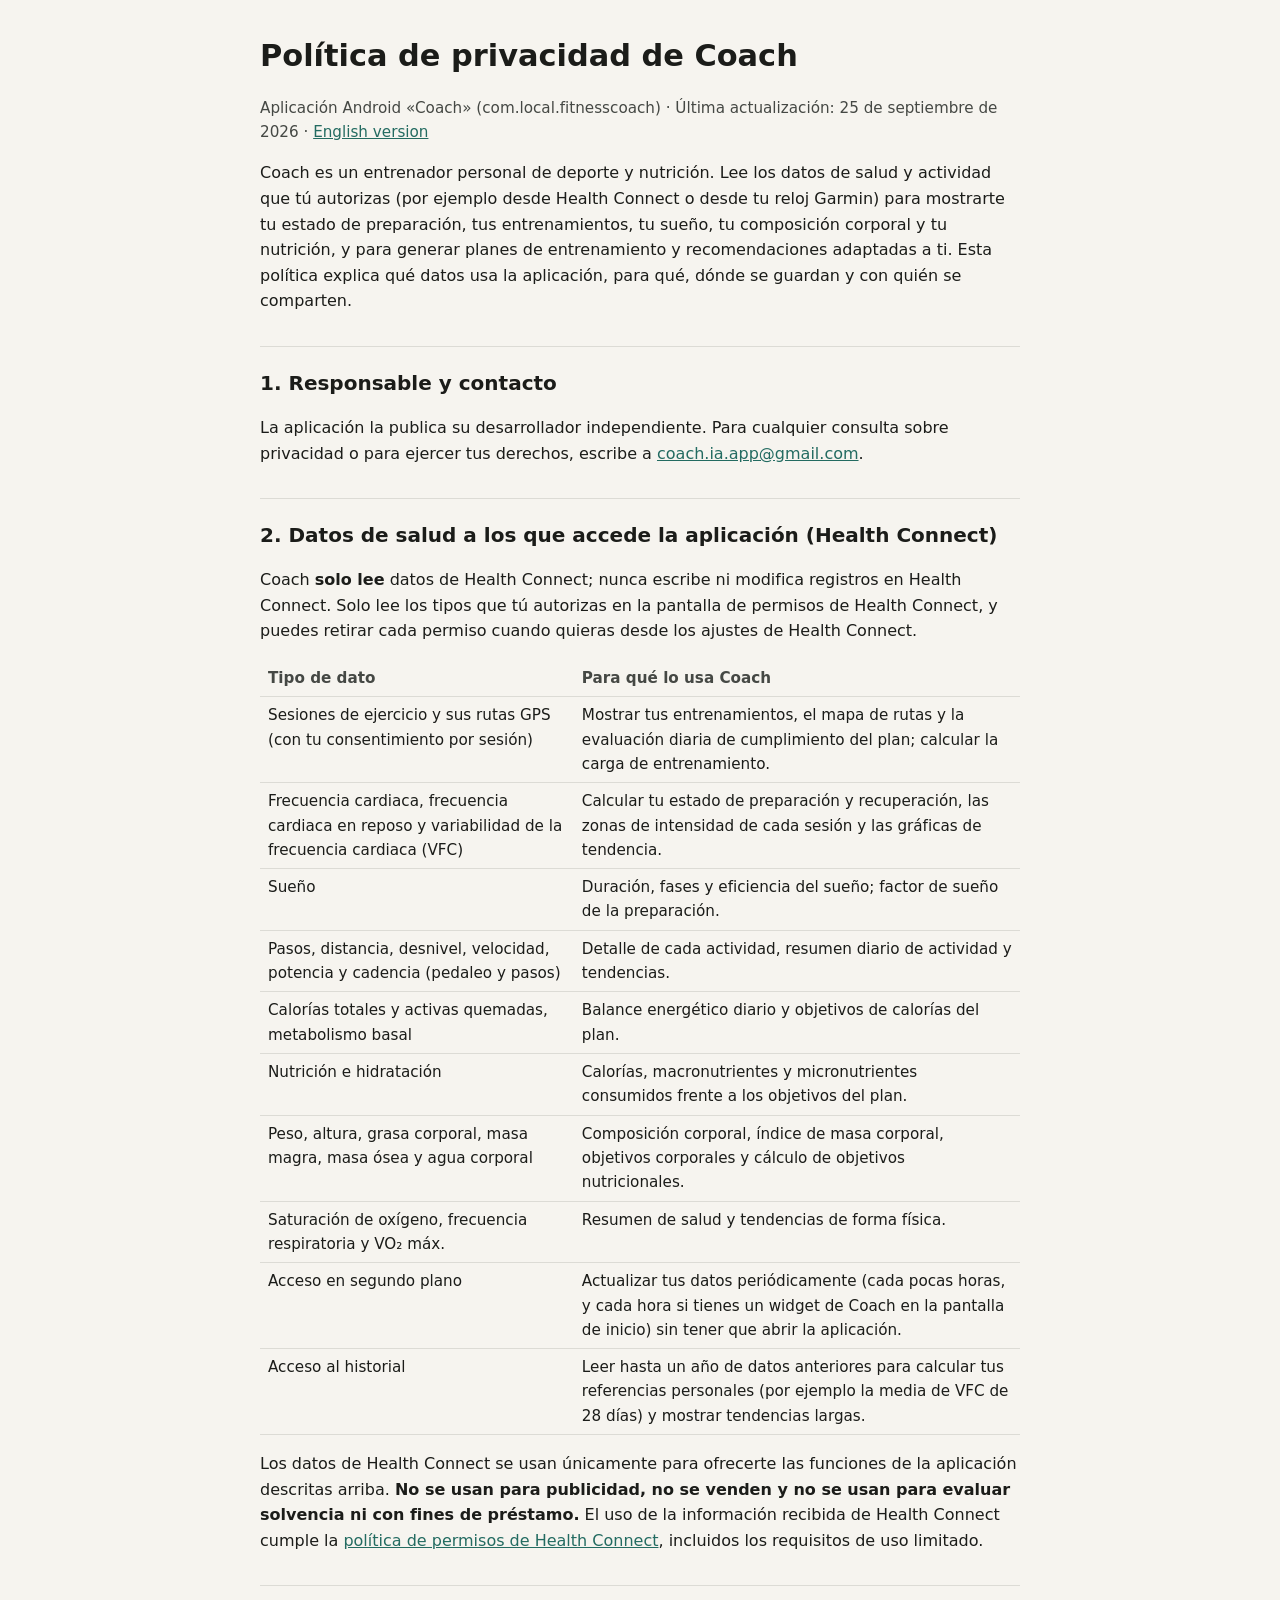
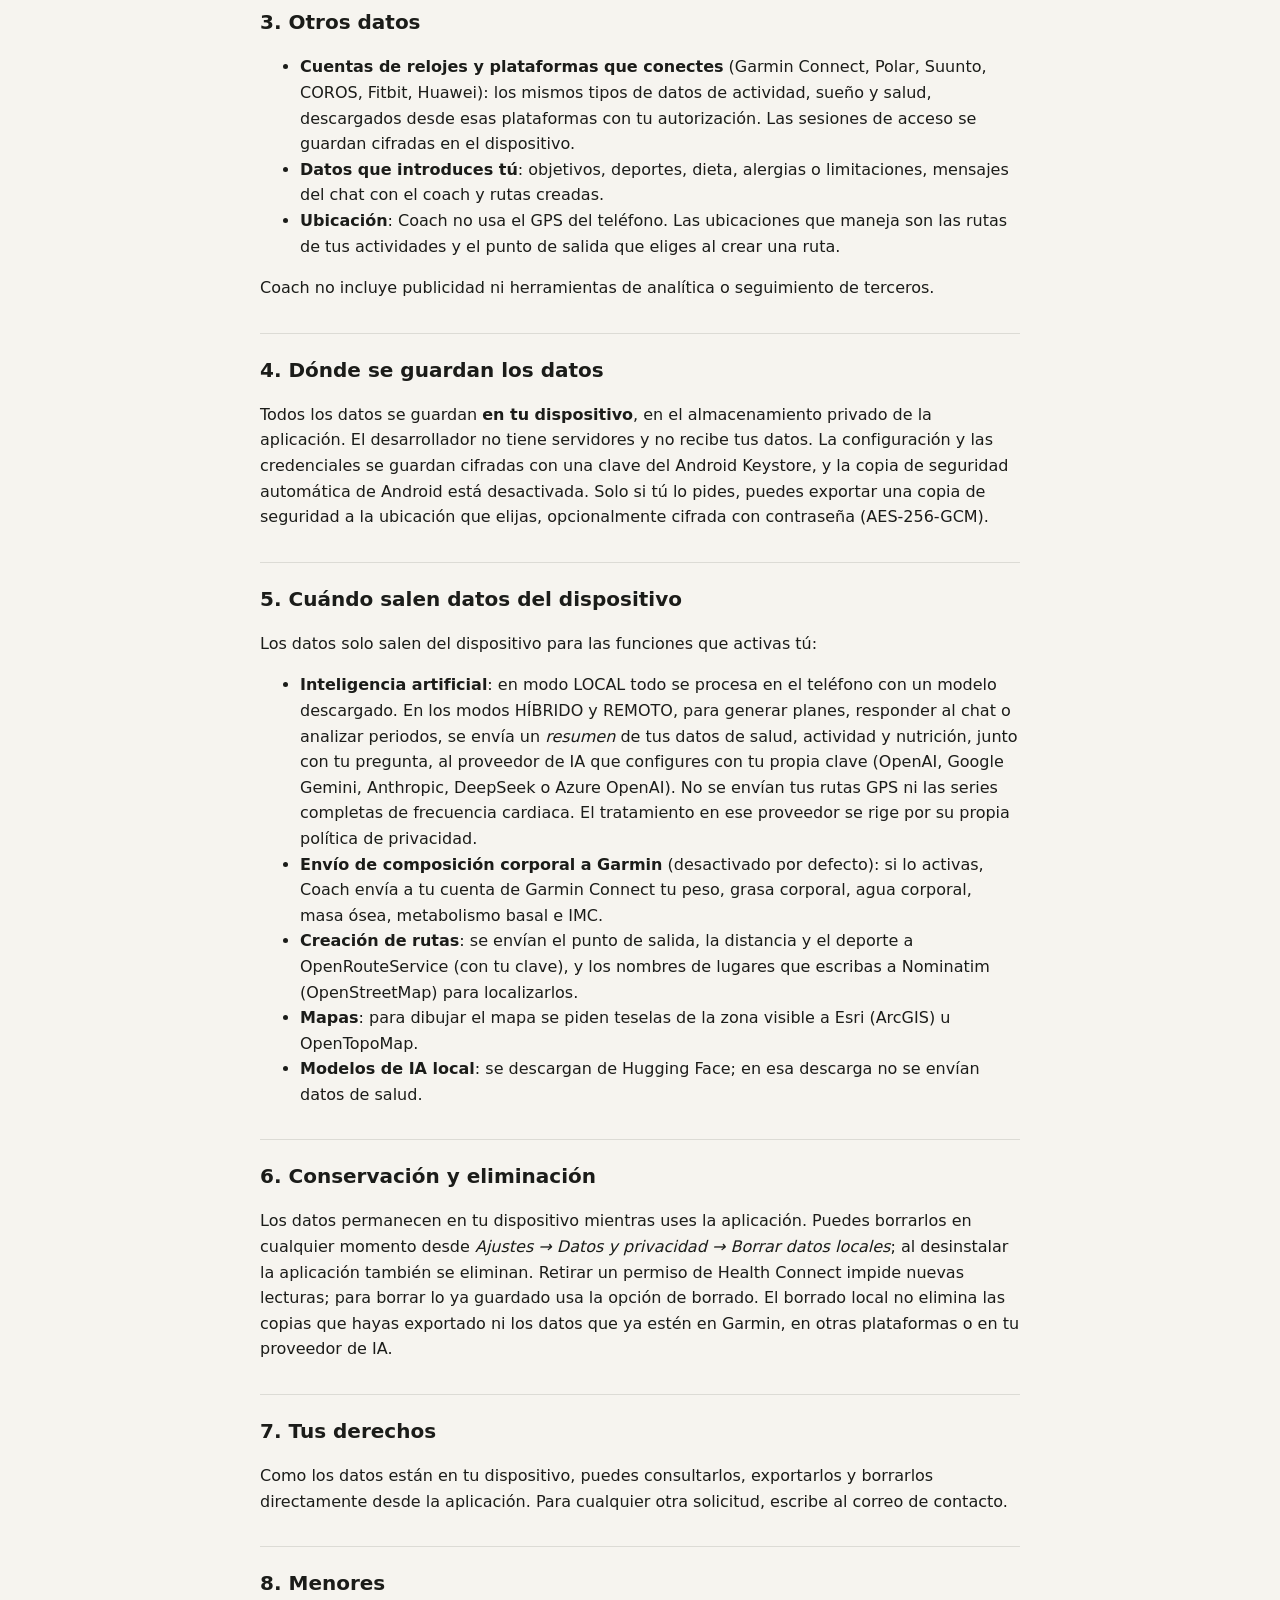
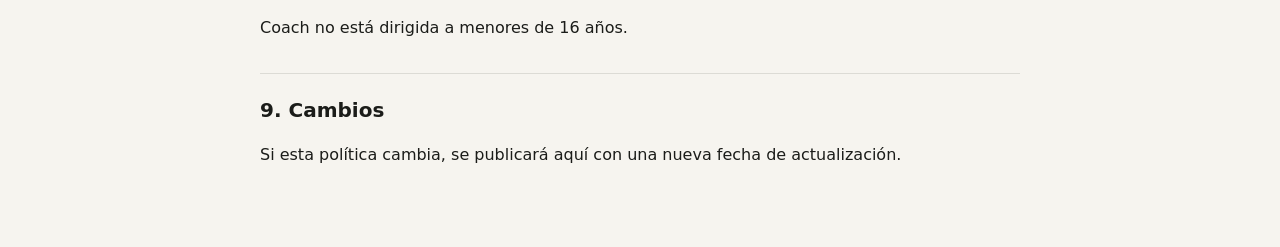
==== index.html @ fd7160ef "Política de privacidad de Coach (es/en)" ====
<!doctype html>
<html lang="es">
<head>
<meta charset="utf-8">
<meta name="viewport" content="width=device-width, initial-scale=1">
<title>Coach · Política de privacidad</title>
<link rel="stylesheet" href="style.css">
</head>
<body>
<main>
<h1>Política de privacidad de Coach</h1>
<p class="meta">Aplicación Android «Coach» (com.local.fitnesscoach) · Última actualización: 25 de septiembre de 2026 · <a href="en.html">English version</a></p>

<p>Coach es un entrenador personal de deporte y nutrición. Lee los datos de salud y actividad que tú autorizas (por ejemplo desde Health Connect o desde tu reloj Garmin) para mostrarte tu estado de preparación, tus entrenamientos, tu sueño, tu composición corporal y tu nutrición, y para generar planes de entrenamiento y recomendaciones adaptadas a ti. Esta política explica qué datos usa la aplicación, para qué, dónde se guardan y con quién se comparten.</p>

<h2>1. Responsable y contacto</h2>
<p>La aplicación la publica su desarrollador independiente. Para cualquier consulta sobre privacidad o para ejercer tus derechos, escribe a <a href="mailto:coach.ia.app@gmail.com">coach.ia.app@gmail.com</a>.</p>

<h2>2. Datos de salud a los que accede la aplicación (Health Connect)</h2>
<p>Coach <strong>solo lee</strong> datos de Health Connect; nunca escribe ni modifica registros en Health Connect. Solo lee los tipos que tú autorizas en la pantalla de permisos de Health Connect, y puedes retirar cada permiso cuando quieras desde los ajustes de Health Connect.</p>
<table>
<tr><th>Tipo de dato</th><th>Para qué lo usa Coach</th></tr>
<tr><td>Sesiones de ejercicio y sus rutas GPS (con tu consentimiento por sesión)</td><td>Mostrar tus entrenamientos, el mapa de rutas y la evaluación diaria de cumplimiento del plan; calcular la carga de entrenamiento.</td></tr>
<tr><td>Frecuencia cardiaca, frecuencia cardiaca en reposo y variabilidad de la frecuencia cardiaca (VFC)</td><td>Calcular tu estado de preparación y recuperación, las zonas de intensidad de cada sesión y las gráficas de tendencia.</td></tr>
<tr><td>Sueño</td><td>Duración, fases y eficiencia del sueño; factor de sueño de la preparación.</td></tr>
<tr><td>Pasos, distancia, desnivel, velocidad, potencia y cadencia (pedaleo y pasos)</td><td>Detalle de cada actividad, resumen diario de actividad y tendencias.</td></tr>
<tr><td>Calorías totales y activas quemadas, metabolismo basal</td><td>Balance energético diario y objetivos de calorías del plan.</td></tr>
<tr><td>Nutrición e hidratación</td><td>Calorías, macronutrientes y micronutrientes consumidos frente a los objetivos del plan.</td></tr>
<tr><td>Peso, altura, grasa corporal, masa magra, masa ósea y agua corporal</td><td>Composición corporal, índice de masa corporal, objetivos corporales y cálculo de objetivos nutricionales.</td></tr>
<tr><td>Saturación de oxígeno, frecuencia respiratoria y VO₂ máx.</td><td>Resumen de salud y tendencias de forma física.</td></tr>
<tr><td>Acceso en segundo plano</td><td>Actualizar tus datos periódicamente (cada pocas horas, y cada hora si tienes un widget de Coach en la pantalla de inicio) sin tener que abrir la aplicación.</td></tr>
<tr><td>Acceso al historial</td><td>Leer hasta un año de datos anteriores para calcular tus referencias personales (por ejemplo la media de VFC de 28 días) y mostrar tendencias largas.</td></tr>
</table>
<p>Los datos de Health Connect se usan únicamente para ofrecerte las funciones de la aplicación descritas arriba. <strong>No se usan para publicidad, no se venden y no se usan para evaluar solvencia ni con fines de préstamo.</strong> El uso de la información recibida de Health Connect cumple la <a href="https://support.google.com/googleplay/android-developer/answer/12991134">política de permisos de Health Connect</a>, incluidos los requisitos de uso limitado.</p>

<h2>3. Otros datos</h2>
<ul>
<li><strong>Cuentas de relojes y plataformas que conectes</strong> (Garmin Connect, Polar, Suunto, COROS, Fitbit, Huawei): los mismos tipos de datos de actividad, sueño y salud, descargados desde esas plataformas con tu autorización. Las sesiones de acceso se guardan cifradas en el dispositivo.</li>
<li><strong>Datos que introduces tú</strong>: objetivos, deportes, dieta, alergias o limitaciones, mensajes del chat con el coach y rutas creadas.</li>
<li><strong>Ubicación</strong>: Coach no usa el GPS del teléfono. Las ubicaciones que maneja son las rutas de tus actividades y el punto de salida que eliges al crear una ruta.</li>
</ul>
<p>Coach no incluye publicidad ni herramientas de analítica o seguimiento de terceros.</p>

<h2>4. Dónde se guardan los datos</h2>
<p>Todos los datos se guardan <strong>en tu dispositivo</strong>, en el almacenamiento privado de la aplicación. El desarrollador no tiene servidores y no recibe tus datos. La configuración y las credenciales se guardan cifradas con una clave del Android Keystore, y la copia de seguridad automática de Android está desactivada. Solo si tú lo pides, puedes exportar una copia de seguridad a la ubicación que elijas, opcionalmente cifrada con contraseña (AES-256-GCM).</p>

<h2>5. Cuándo salen datos del dispositivo</h2>
<p>Los datos solo salen del dispositivo para las funciones que activas tú:</p>
<ul>
<li><strong>Inteligencia artificial</strong>: en modo LOCAL todo se procesa en el teléfono con un modelo descargado. En los modos HÍBRIDO y REMOTO, para generar planes, responder al chat o analizar periodos, se envía un <em>resumen</em> de tus datos de salud, actividad y nutrición, junto con tu pregunta, al proveedor de IA que configures con tu propia clave (OpenAI, Google Gemini, Anthropic, DeepSeek o Azure OpenAI). No se envían tus rutas GPS ni las series completas de frecuencia cardiaca. El tratamiento en ese proveedor se rige por su propia política de privacidad.</li>
<li><strong>Envío de composición corporal a Garmin</strong> (desactivado por defecto): si lo activas, Coach envía a tu cuenta de Garmin Connect tu peso, grasa corporal, agua corporal, masa ósea, metabolismo basal e IMC.</li>
<li><strong>Creación de rutas</strong>: se envían el punto de salida, la distancia y el deporte a OpenRouteService (con tu clave), y los nombres de lugares que escribas a Nominatim (OpenStreetMap) para localizarlos.</li>
<li><strong>Mapas</strong>: para dibujar el mapa se piden teselas de la zona visible a Esri (ArcGIS) u OpenTopoMap.</li>
<li><strong>Modelos de IA local</strong>: se descargan de Hugging Face; en esa descarga no se envían datos de salud.</li>
</ul>

<h2>6. Conservación y eliminación</h2>
<p>Los datos permanecen en tu dispositivo mientras uses la aplicación. Puedes borrarlos en cualquier momento desde <em>Ajustes → Datos y privacidad → Borrar datos locales</em>; al desinstalar la aplicación también se eliminan. Retirar un permiso de Health Connect impide nuevas lecturas; para borrar lo ya guardado usa la opción de borrado. El borrado local no elimina las copias que hayas exportado ni los datos que ya estén en Garmin, en otras plataformas o en tu proveedor de IA.</p>

<h2>7. Tus derechos</h2>
<p>Como los datos están en tu dispositivo, puedes consultarlos, exportarlos y borrarlos directamente desde la aplicación. Para cualquier otra solicitud, escribe al correo de contacto.</p>

<h2>8. Menores</h2>
<p>Coach no está dirigida a menores de 16 años.</p>

<h2>9. Cambios</h2>
<p>Si esta política cambia, se publicará aquí con una nueva fecha de actualización.</p>
</main>
</body>
</html>
---- style.css ----
:root{--bg:#f6f4ef;--ink:#1b1c19;--muted:#454844;--accent:#236b61;--line:#dcdbd5}
@media (prefers-color-scheme:dark){:root{--bg:#111210;--ink:#e5e3de;--muted:#c4c7c0;--accent:#8dd5c7;--line:#2b2e2a}}
body{margin:0;background:var(--bg);color:var(--ink);font:16px/1.6 system-ui,-apple-system,"Segoe UI",sans-serif}
main{max-width:760px;margin:0 auto;padding:32px 16px 64px}
h1{font-size:1.9rem;margin:0 0 4px}h2{font-size:1.25rem;margin:2rem 0 .5rem;border-top:1px solid var(--line);padding-top:1.25rem}
p,li{color:var(--ink)}.meta{color:var(--muted);font-size:.95rem}a{color:var(--accent)}
table{border-collapse:collapse;width:100%;font-size:.95rem}th,td{text-align:left;vertical-align:top;padding:6px 8px;border-bottom:1px solid var(--line)}
th{color:var(--muted);font-weight:600}
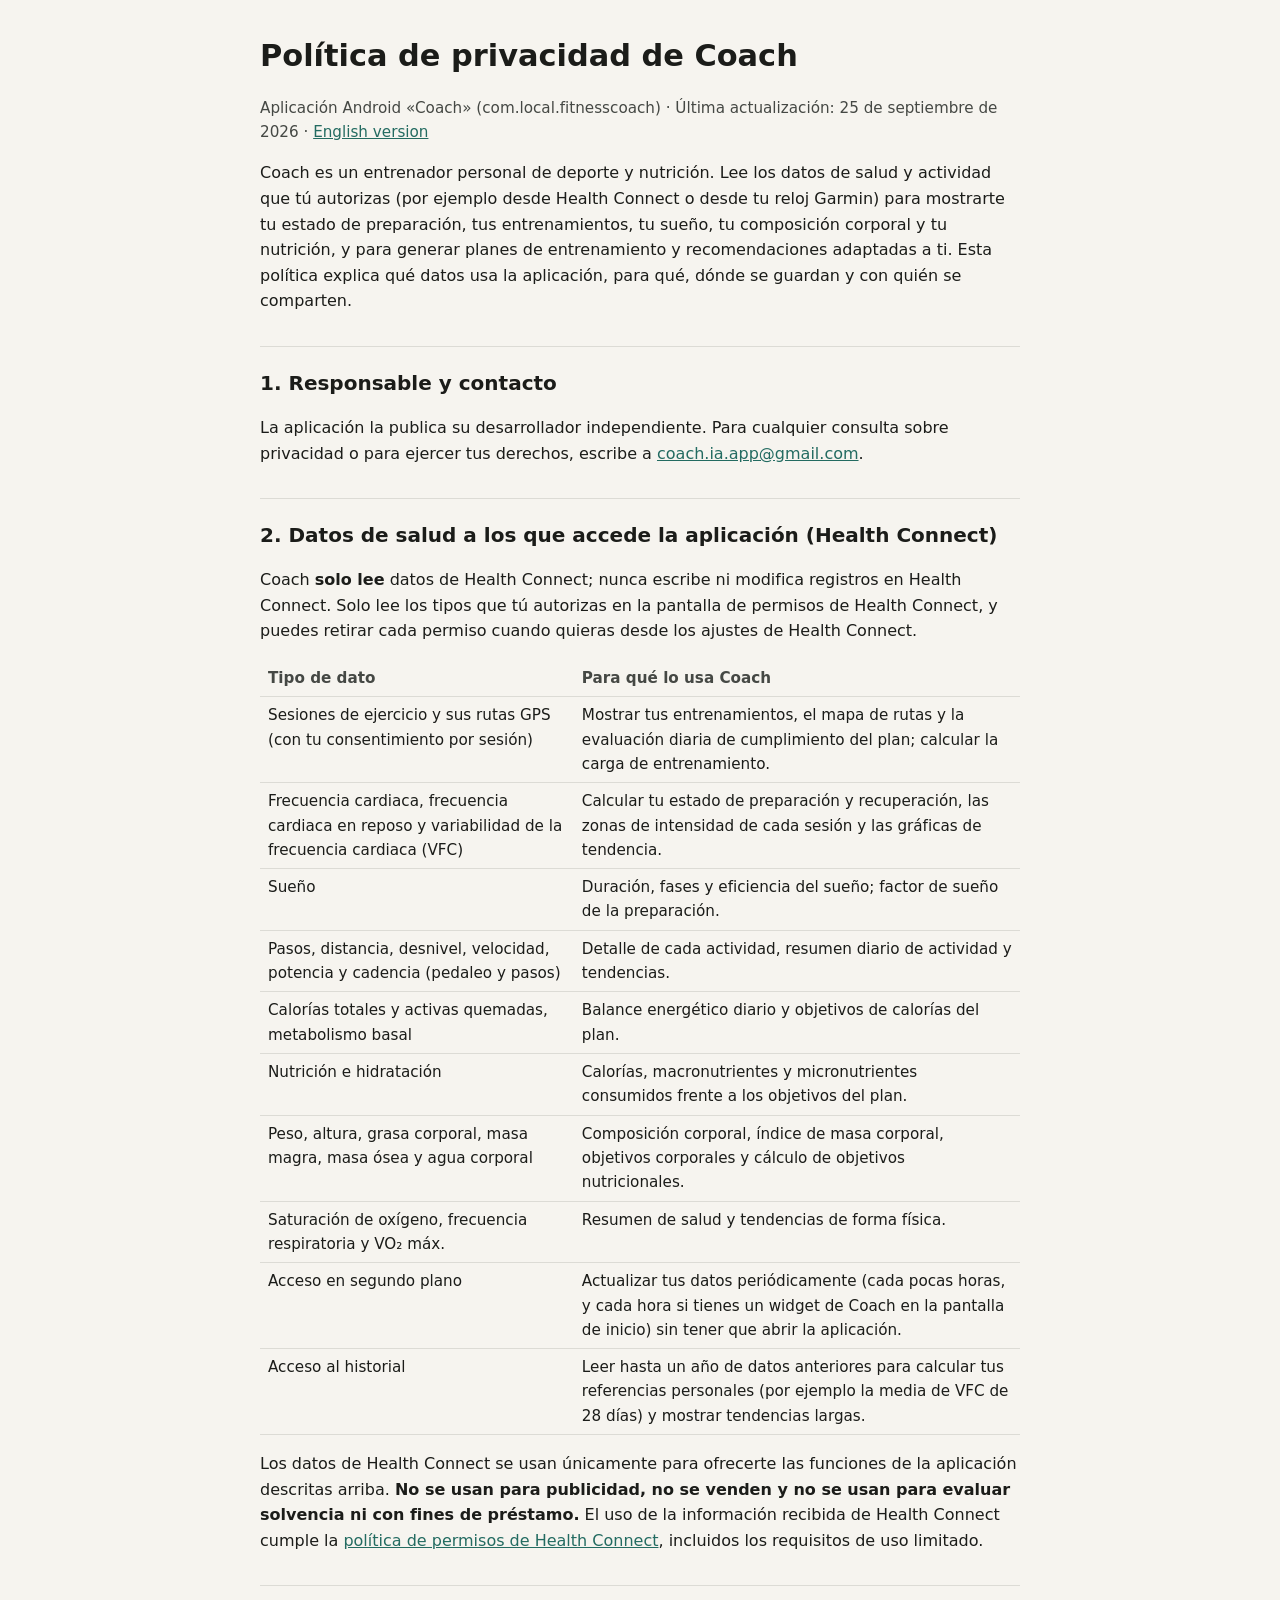
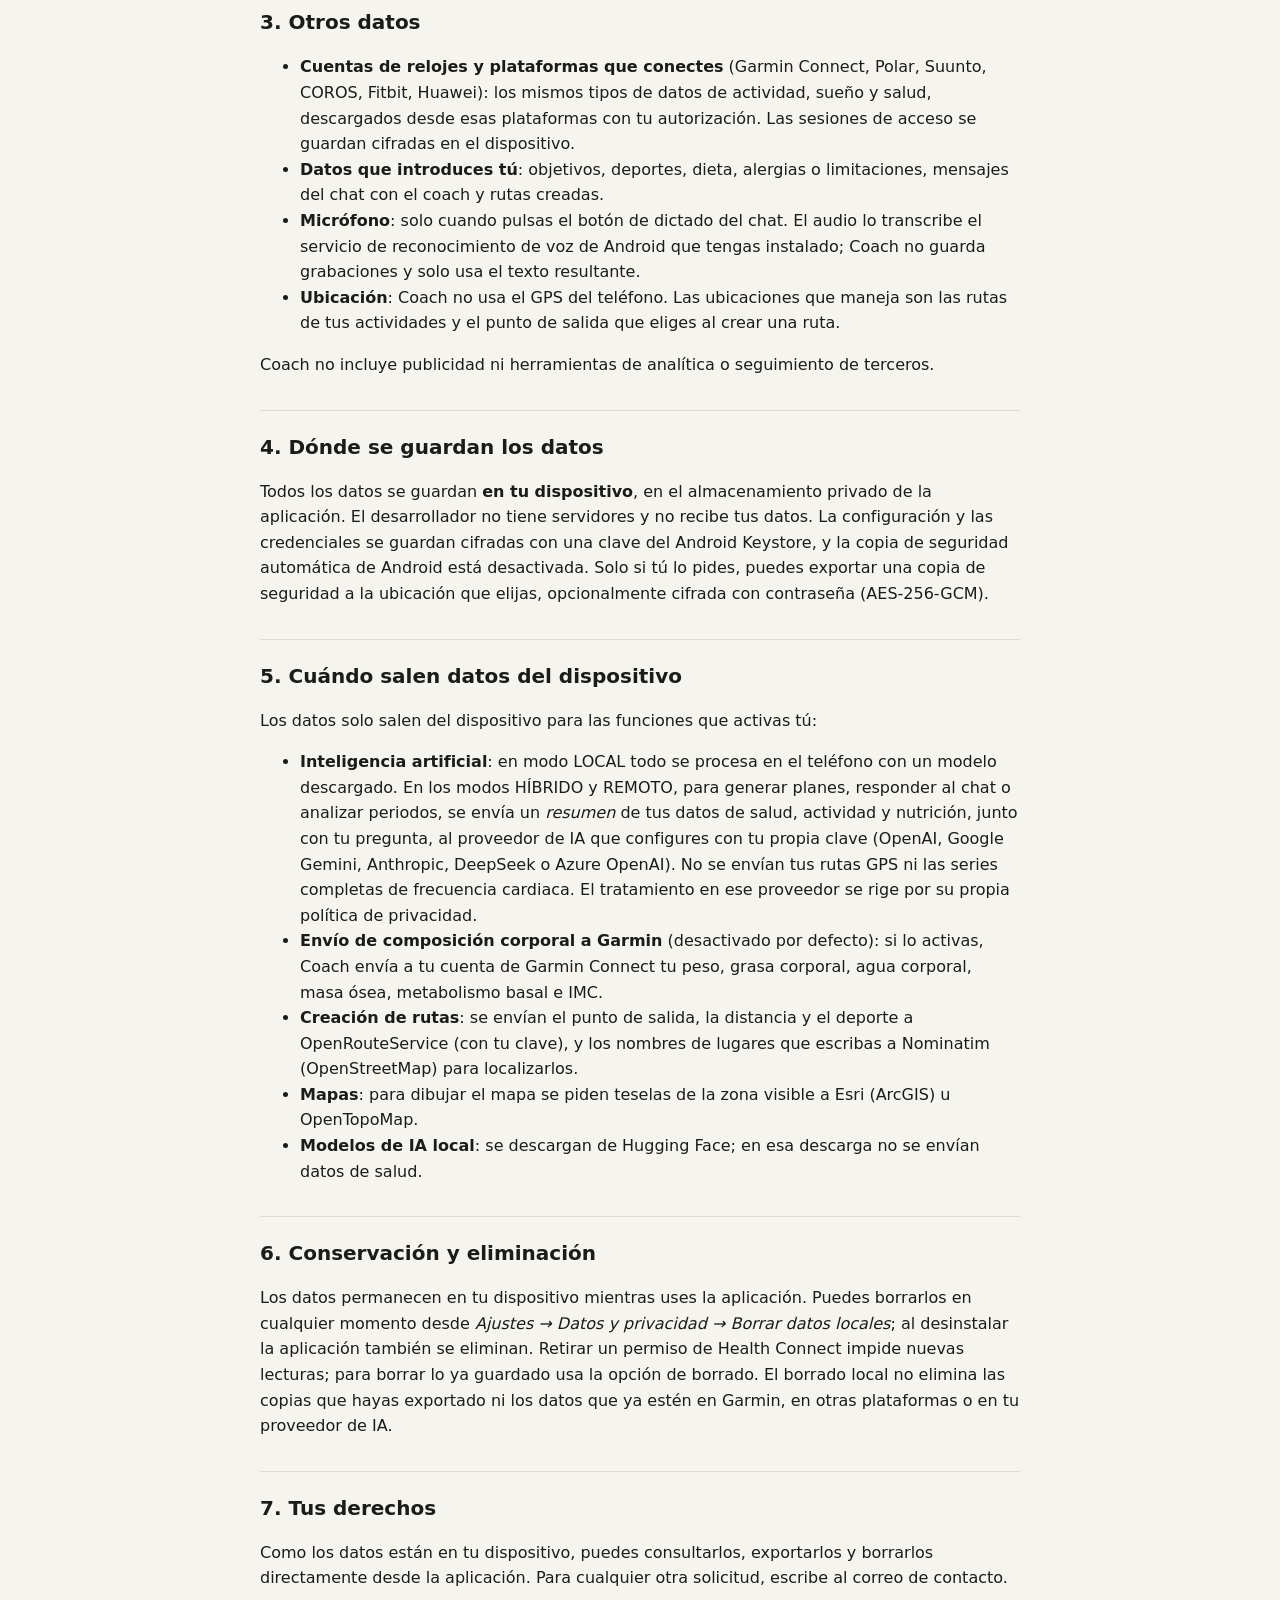
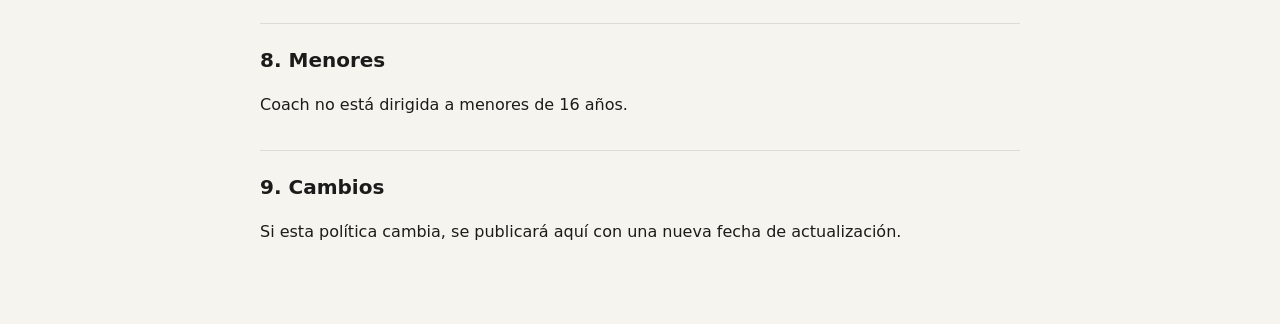
==== commit ae0da848: "Política: uso del micrófono para el dictado" ====
--- a/index.html
+++ b/index.html
@@ -37,6 +37,7 @@
 <ul>
 <li><strong>Cuentas de relojes y plataformas que conectes</strong> (Garmin Connect, Polar, Suunto, COROS, Fitbit, Huawei): los mismos tipos de datos de actividad, sueño y salud, descargados desde esas plataformas con tu autorización. Las sesiones de acceso se guardan cifradas en el dispositivo.</li>
 <li><strong>Datos que introduces tú</strong>: objetivos, deportes, dieta, alergias o limitaciones, mensajes del chat con el coach y rutas creadas.</li>
+<li><strong>Micrófono</strong>: solo cuando pulsas el botón de dictado del chat. El audio lo transcribe el servicio de reconocimiento de voz de Android que tengas instalado; Coach no guarda grabaciones y solo usa el texto resultante.</li>
 <li><strong>Ubicación</strong>: Coach no usa el GPS del teléfono. Las ubicaciones que maneja son las rutas de tus actividades y el punto de salida que eliges al crear una ruta.</li>
 </ul>
 <p>Coach no incluye publicidad ni herramientas de analítica o seguimiento de terceros.</p>
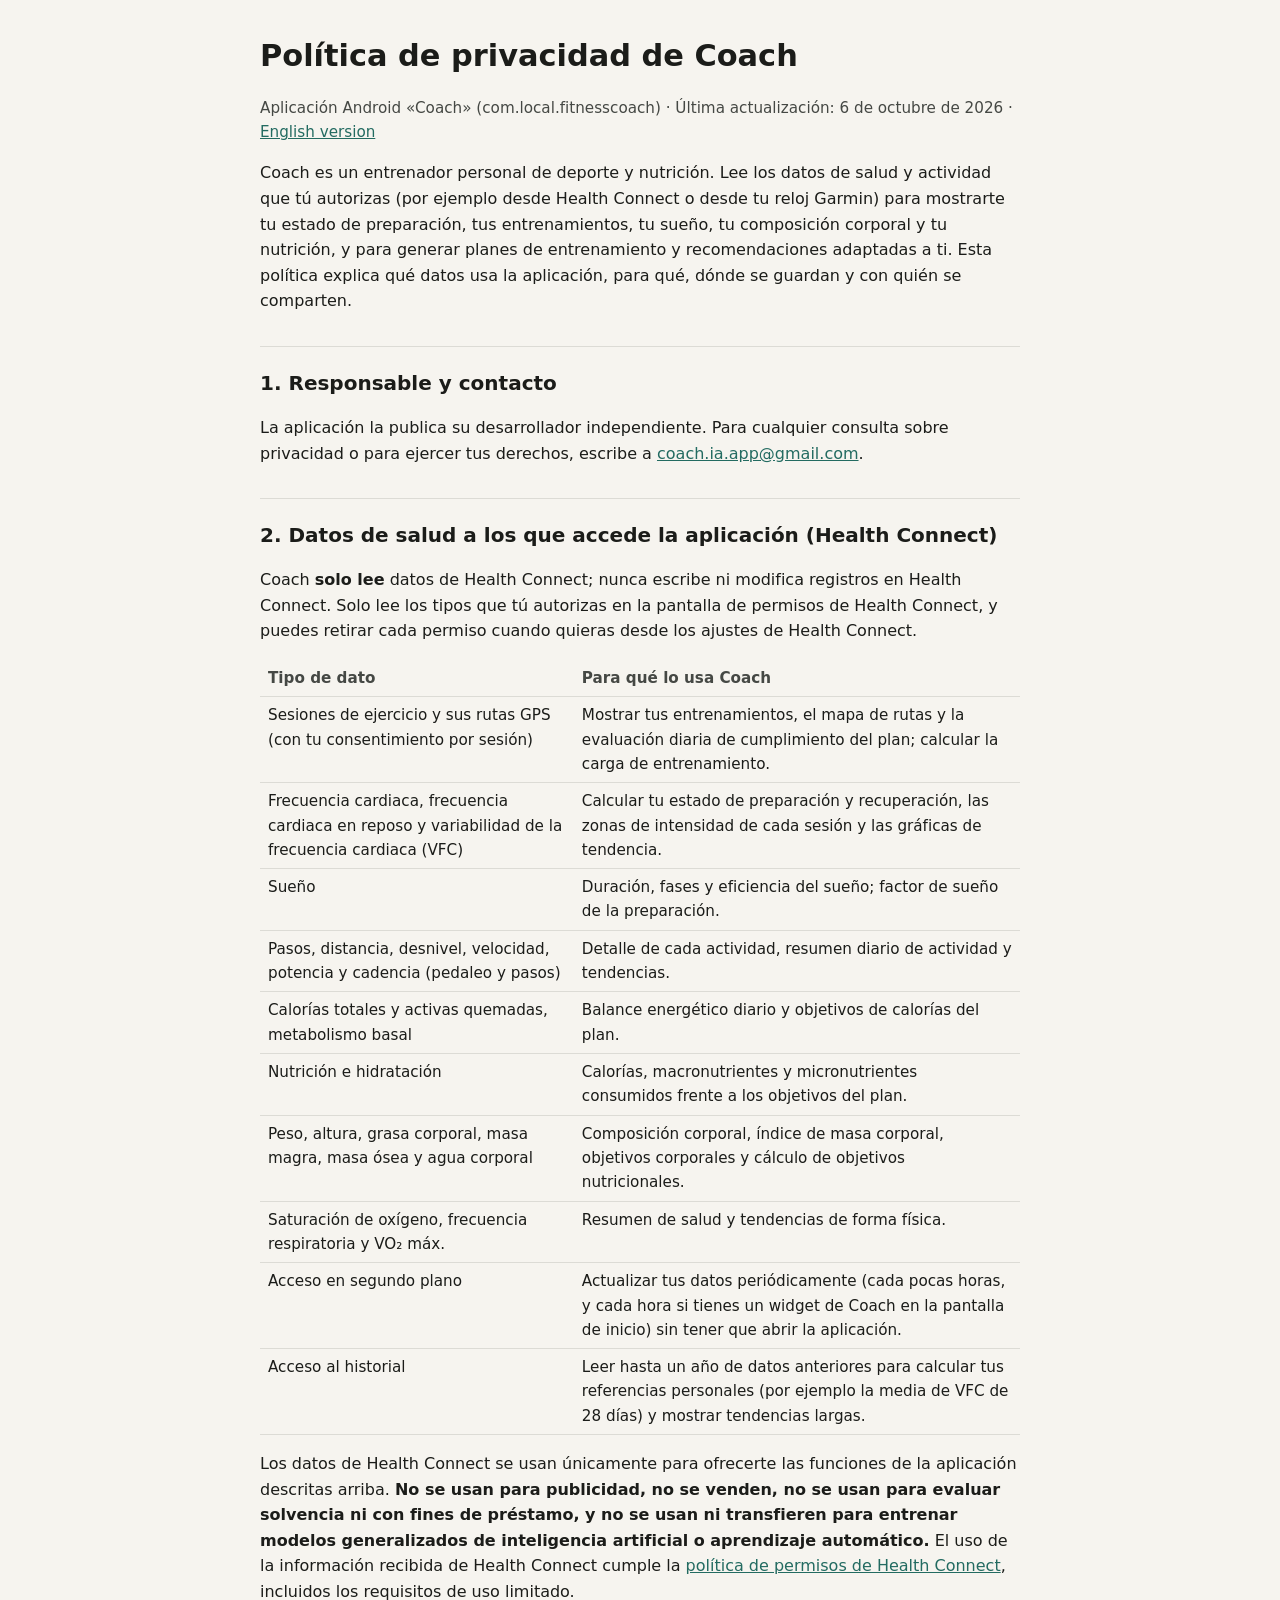
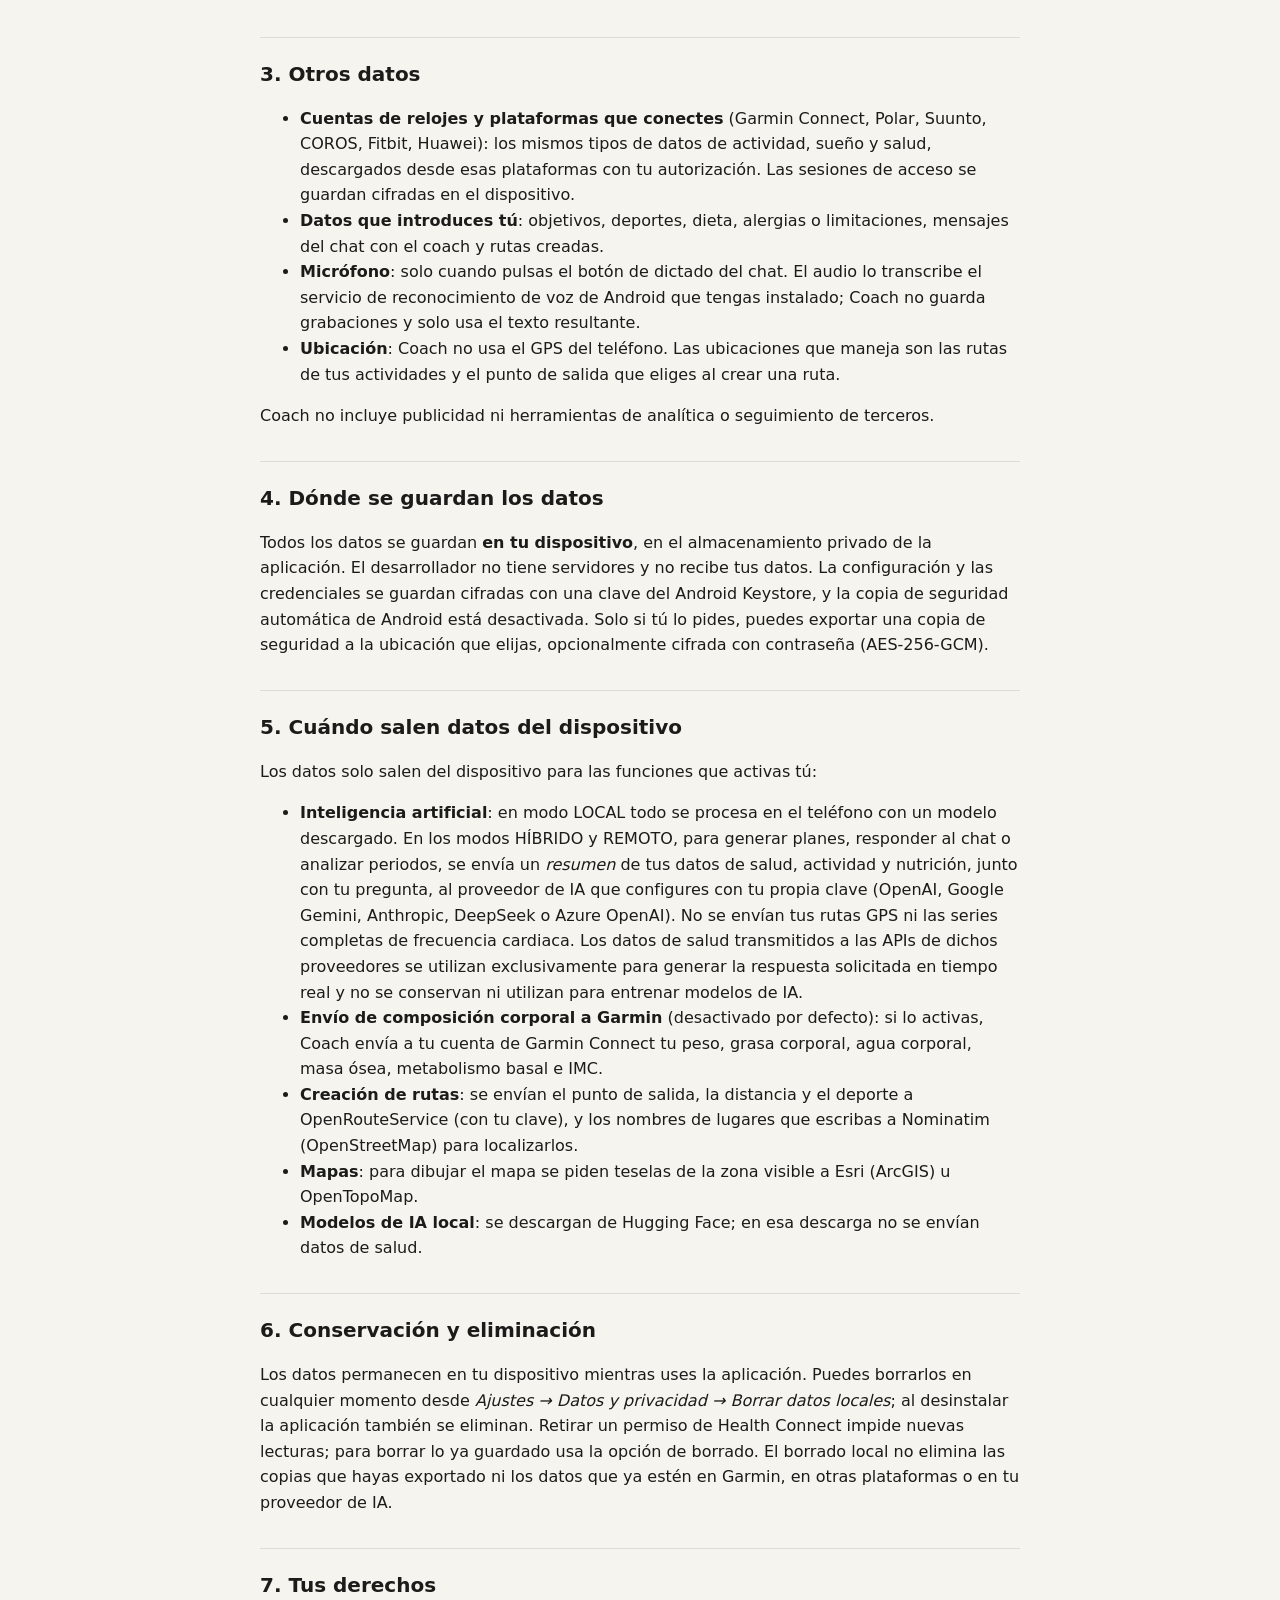
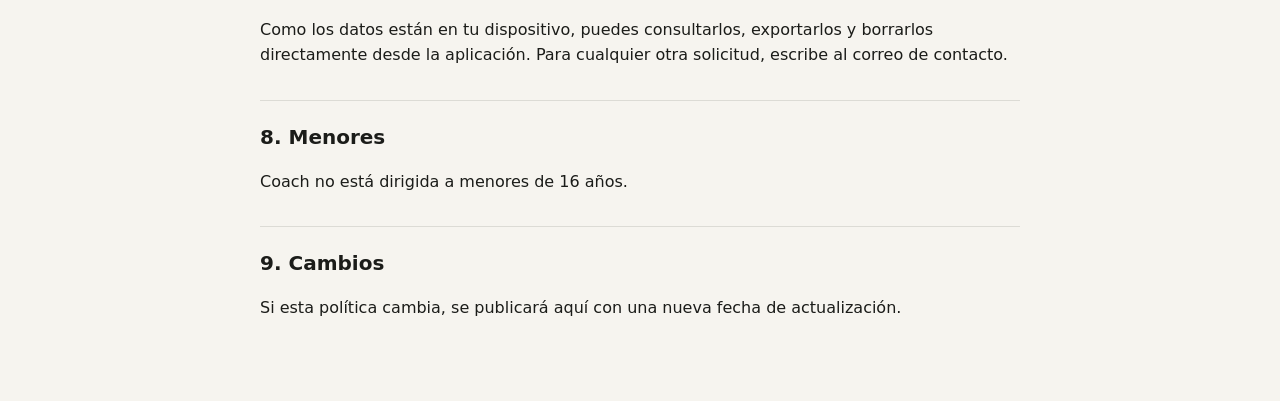
==== commit 4b43ba82: "Actualizar política de privacidad: requisitos de uso limitado de Health Connect y exclusión de entre" ====
--- a/index.html
+++ b/index.html
@@ -9,7 +9,7 @@
 <body>
 <main>
 <h1>Política de privacidad de Coach</h1>
-<p class="meta">Aplicación Android «Coach» (com.local.fitnesscoach) · Última actualización: 25 de septiembre de 2026 · <a href="en.html">English version</a></p>
+<p class="meta">Aplicación Android «Coach» (com.local.fitnesscoach) · Última actualización: 6 de octubre de 2026 · <a href="en.html">English version</a></p>
 
 <p>Coach es un entrenador personal de deporte y nutrición. Lee los datos de salud y actividad que tú autorizas (por ejemplo desde Health Connect o desde tu reloj Garmin) para mostrarte tu estado de preparación, tus entrenamientos, tu sueño, tu composición corporal y tu nutrición, y para generar planes de entrenamiento y recomendaciones adaptadas a ti. Esta política explica qué datos usa la aplicación, para qué, dónde se guardan y con quién se comparten.</p>
 
@@ -31,7 +31,7 @@
 <tr><td>Acceso en segundo plano</td><td>Actualizar tus datos periódicamente (cada pocas horas, y cada hora si tienes un widget de Coach en la pantalla de inicio) sin tener que abrir la aplicación.</td></tr>
 <tr><td>Acceso al historial</td><td>Leer hasta un año de datos anteriores para calcular tus referencias personales (por ejemplo la media de VFC de 28 días) y mostrar tendencias largas.</td></tr>
 </table>
-<p>Los datos de Health Connect se usan únicamente para ofrecerte las funciones de la aplicación descritas arriba. <strong>No se usan para publicidad, no se venden y no se usan para evaluar solvencia ni con fines de préstamo.</strong> El uso de la información recibida de Health Connect cumple la <a href="https://support.google.com/googleplay/android-developer/answer/12991134">política de permisos de Health Connect</a>, incluidos los requisitos de uso limitado.</p>
+<p>Los datos de Health Connect se usan únicamente para ofrecerte las funciones de la aplicación descritas arriba. <strong>No se usan para publicidad, no se venden, no se usan para evaluar solvencia ni con fines de préstamo, y no se usan ni transfieren para entrenar modelos generalizados de inteligencia artificial o aprendizaje automático.</strong> El uso de la información recibida de Health Connect cumple la <a href="https://support.google.com/googleplay/android-developer/answer/12991134">política de permisos de Health Connect</a>, incluidos los requisitos de uso limitado.</p>
 
 <h2>3. Otros datos</h2>
 <ul>
@@ -48,7 +48,7 @@
 <h2>5. Cuándo salen datos del dispositivo</h2>
 <p>Los datos solo salen del dispositivo para las funciones que activas tú:</p>
 <ul>
-<li><strong>Inteligencia artificial</strong>: en modo LOCAL todo se procesa en el teléfono con un modelo descargado. En los modos HÍBRIDO y REMOTO, para generar planes, responder al chat o analizar periodos, se envía un <em>resumen</em> de tus datos de salud, actividad y nutrición, junto con tu pregunta, al proveedor de IA que configures con tu propia clave (OpenAI, Google Gemini, Anthropic, DeepSeek o Azure OpenAI). No se envían tus rutas GPS ni las series completas de frecuencia cardiaca. El tratamiento en ese proveedor se rige por su propia política de privacidad.</li>
+<li><strong>Inteligencia artificial</strong>: en modo LOCAL todo se procesa en el teléfono con un modelo descargado. En los modos HÍBRIDO y REMOTO, para generar planes, responder al chat o analizar periodos, se envía un <em>resumen</em> de tus datos de salud, actividad y nutrición, junto con tu pregunta, al proveedor de IA que configures con tu propia clave (OpenAI, Google Gemini, Anthropic, DeepSeek o Azure OpenAI). No se envían tus rutas GPS ni las series completas de frecuencia cardiaca. Los datos de salud transmitidos a las APIs de dichos proveedores se utilizan exclusivamente para generar la respuesta solicitada en tiempo real y no se conservan ni utilizan para entrenar modelos de IA.</li>
 <li><strong>Envío de composición corporal a Garmin</strong> (desactivado por defecto): si lo activas, Coach envía a tu cuenta de Garmin Connect tu peso, grasa corporal, agua corporal, masa ósea, metabolismo basal e IMC.</li>
 <li><strong>Creación de rutas</strong>: se envían el punto de salida, la distancia y el deporte a OpenRouteService (con tu clave), y los nombres de lugares que escribas a Nominatim (OpenStreetMap) para localizarlos.</li>
 <li><strong>Mapas</strong>: para dibujar el mapa se piden teselas de la zona visible a Esri (ArcGIS) u OpenTopoMap.</li>
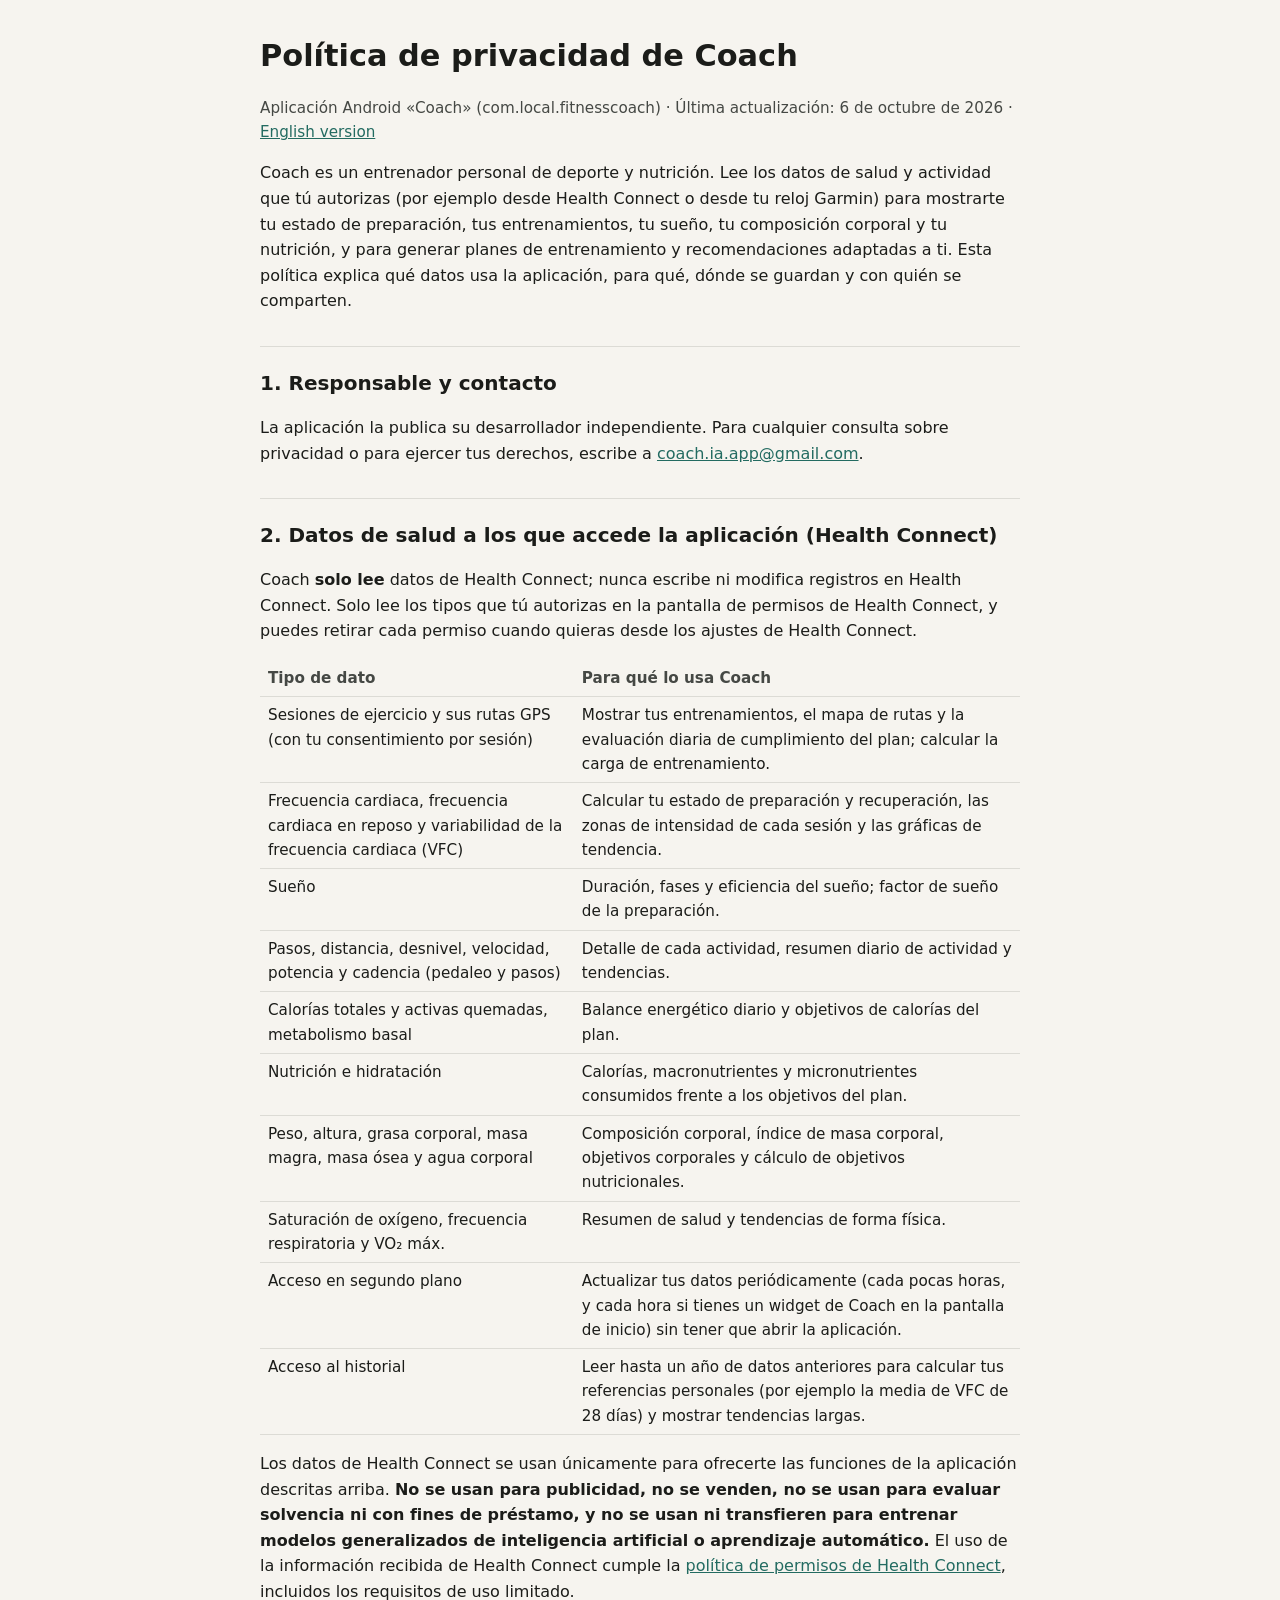
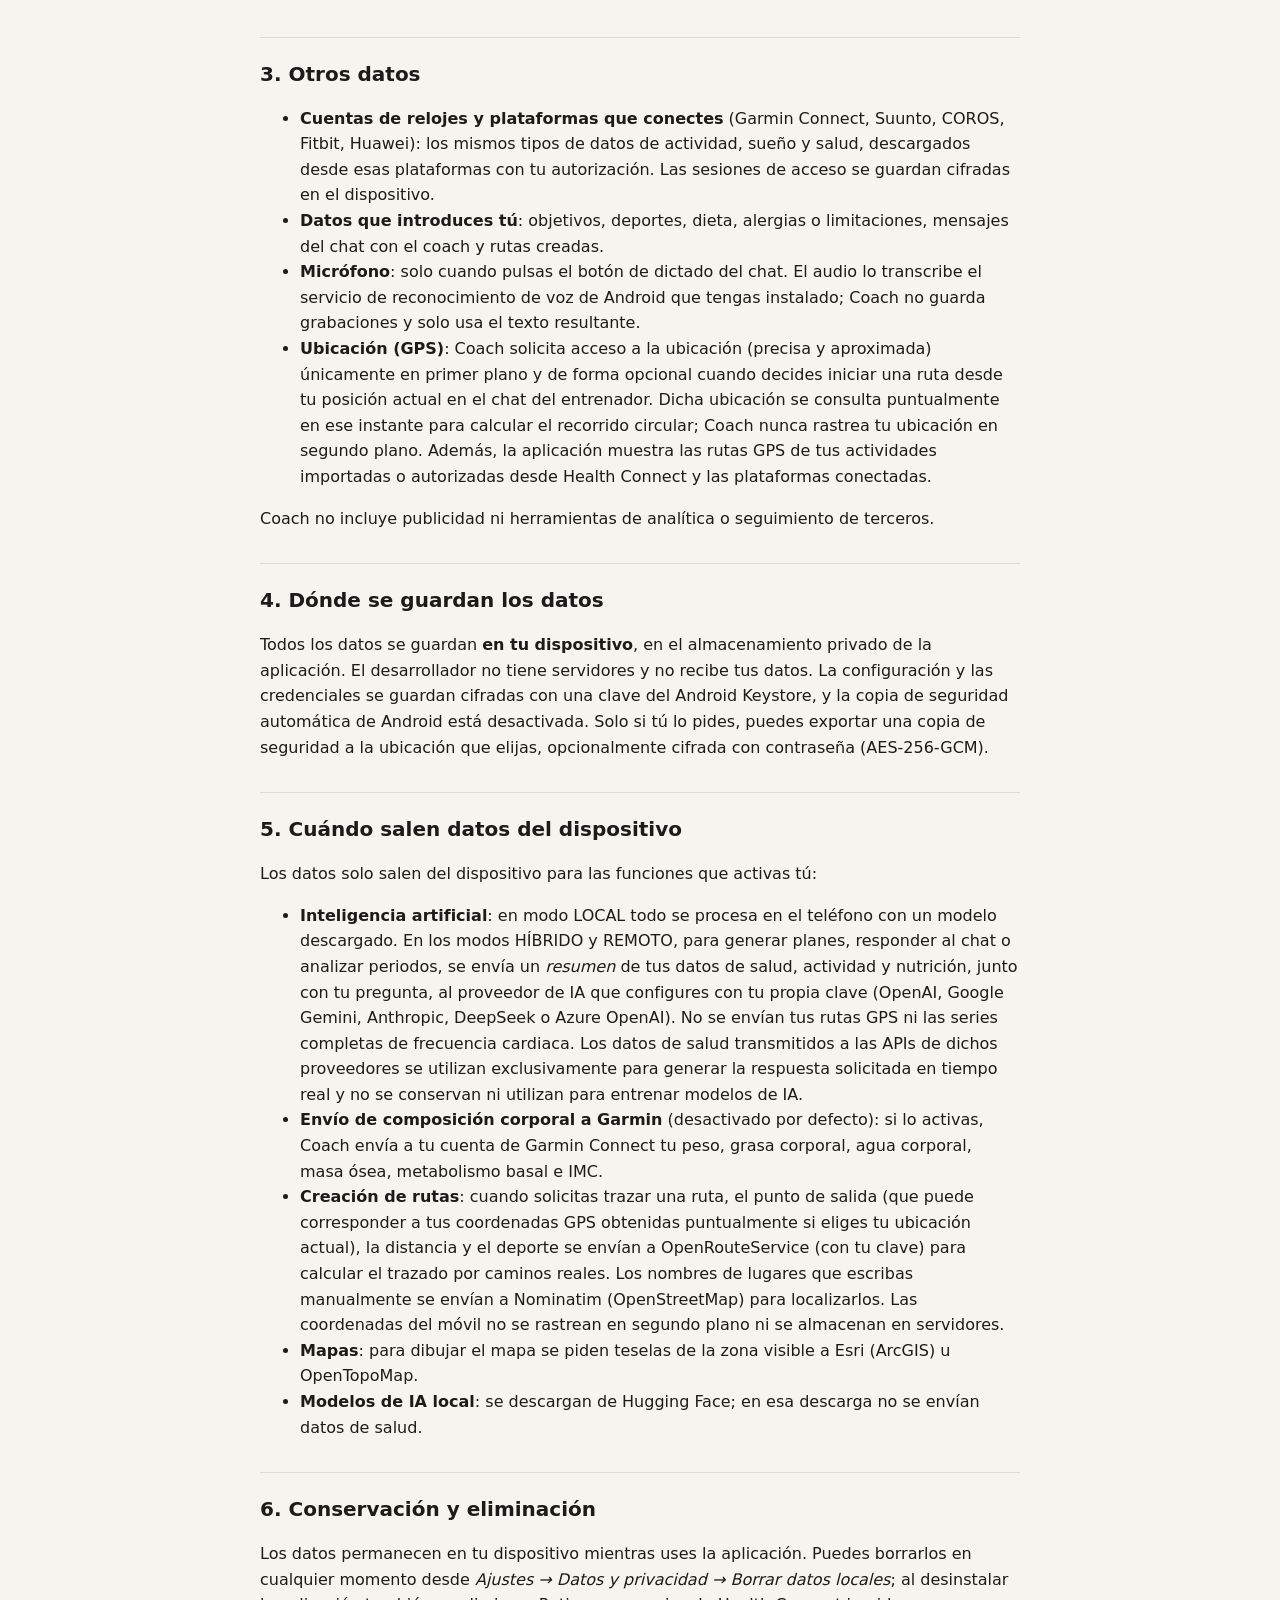
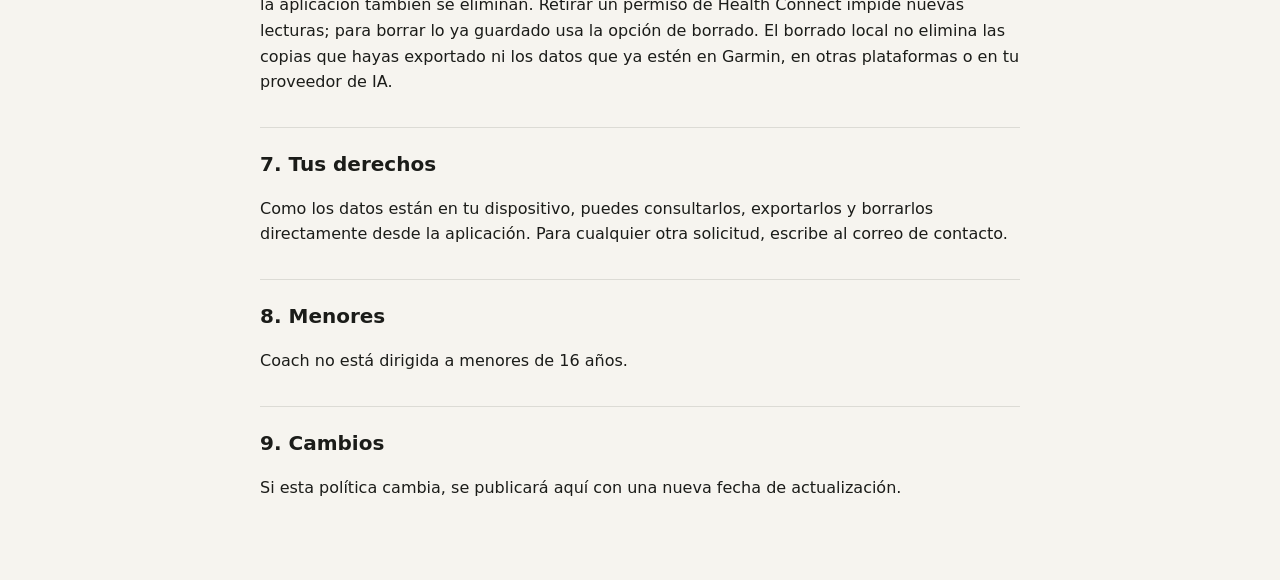
==== commit 1c9f56aa: "Actualizar politica de privacidad con uso opcional de GPS en primer plano para rutas" ====
--- a/index.html
+++ b/index.html
@@ -35,10 +35,10 @@
 
 <h2>3. Otros datos</h2>
 <ul>
-<li><strong>Cuentas de relojes y plataformas que conectes</strong> (Garmin Connect, Polar, Suunto, COROS, Fitbit, Huawei): los mismos tipos de datos de actividad, sueño y salud, descargados desde esas plataformas con tu autorización. Las sesiones de acceso se guardan cifradas en el dispositivo.</li>
+<li><strong>Cuentas de relojes y plataformas que conectes</strong> (Garmin Connect, Suunto, COROS, Fitbit, Huawei): los mismos tipos de datos de actividad, sueño y salud, descargados desde esas plataformas con tu autorización. Las sesiones de acceso se guardan cifradas en el dispositivo.</li>
 <li><strong>Datos que introduces tú</strong>: objetivos, deportes, dieta, alergias o limitaciones, mensajes del chat con el coach y rutas creadas.</li>
 <li><strong>Micrófono</strong>: solo cuando pulsas el botón de dictado del chat. El audio lo transcribe el servicio de reconocimiento de voz de Android que tengas instalado; Coach no guarda grabaciones y solo usa el texto resultante.</li>
-<li><strong>Ubicación</strong>: Coach no usa el GPS del teléfono. Las ubicaciones que maneja son las rutas de tus actividades y el punto de salida que eliges al crear una ruta.</li>
+<li><strong>Ubicación (GPS)</strong>: Coach solicita acceso a la ubicación (precisa y aproximada) únicamente en primer plano y de forma opcional cuando decides iniciar una ruta desde tu posición actual en el chat del entrenador. Dicha ubicación se consulta puntualmente en ese instante para calcular el recorrido circular; Coach nunca rastrea tu ubicación en segundo plano. Además, la aplicación muestra las rutas GPS de tus actividades importadas o autorizadas desde Health Connect y las plataformas conectadas.</li>
 </ul>
 <p>Coach no incluye publicidad ni herramientas de analítica o seguimiento de terceros.</p>
 
@@ -50,7 +50,7 @@
 <ul>
 <li><strong>Inteligencia artificial</strong>: en modo LOCAL todo se procesa en el teléfono con un modelo descargado. En los modos HÍBRIDO y REMOTO, para generar planes, responder al chat o analizar periodos, se envía un <em>resumen</em> de tus datos de salud, actividad y nutrición, junto con tu pregunta, al proveedor de IA que configures con tu propia clave (OpenAI, Google Gemini, Anthropic, DeepSeek o Azure OpenAI). No se envían tus rutas GPS ni las series completas de frecuencia cardiaca. Los datos de salud transmitidos a las APIs de dichos proveedores se utilizan exclusivamente para generar la respuesta solicitada en tiempo real y no se conservan ni utilizan para entrenar modelos de IA.</li>
 <li><strong>Envío de composición corporal a Garmin</strong> (desactivado por defecto): si lo activas, Coach envía a tu cuenta de Garmin Connect tu peso, grasa corporal, agua corporal, masa ósea, metabolismo basal e IMC.</li>
-<li><strong>Creación de rutas</strong>: se envían el punto de salida, la distancia y el deporte a OpenRouteService (con tu clave), y los nombres de lugares que escribas a Nominatim (OpenStreetMap) para localizarlos.</li>
+<li><strong>Creación de rutas</strong>: cuando solicitas trazar una ruta, el punto de salida (que puede corresponder a tus coordenadas GPS obtenidas puntualmente si eliges tu ubicación actual), la distancia y el deporte se envían a OpenRouteService (con tu clave) para calcular el trazado por caminos reales. Los nombres de lugares que escribas manualmente se envían a Nominatim (OpenStreetMap) para localizarlos. Las coordenadas del móvil no se rastrean en segundo plano ni se almacenan en servidores.</li>
 <li><strong>Mapas</strong>: para dibujar el mapa se piden teselas de la zona visible a Esri (ArcGIS) u OpenTopoMap.</li>
 <li><strong>Modelos de IA local</strong>: se descargan de Hugging Face; en esa descarga no se envían datos de salud.</li>
 </ul>
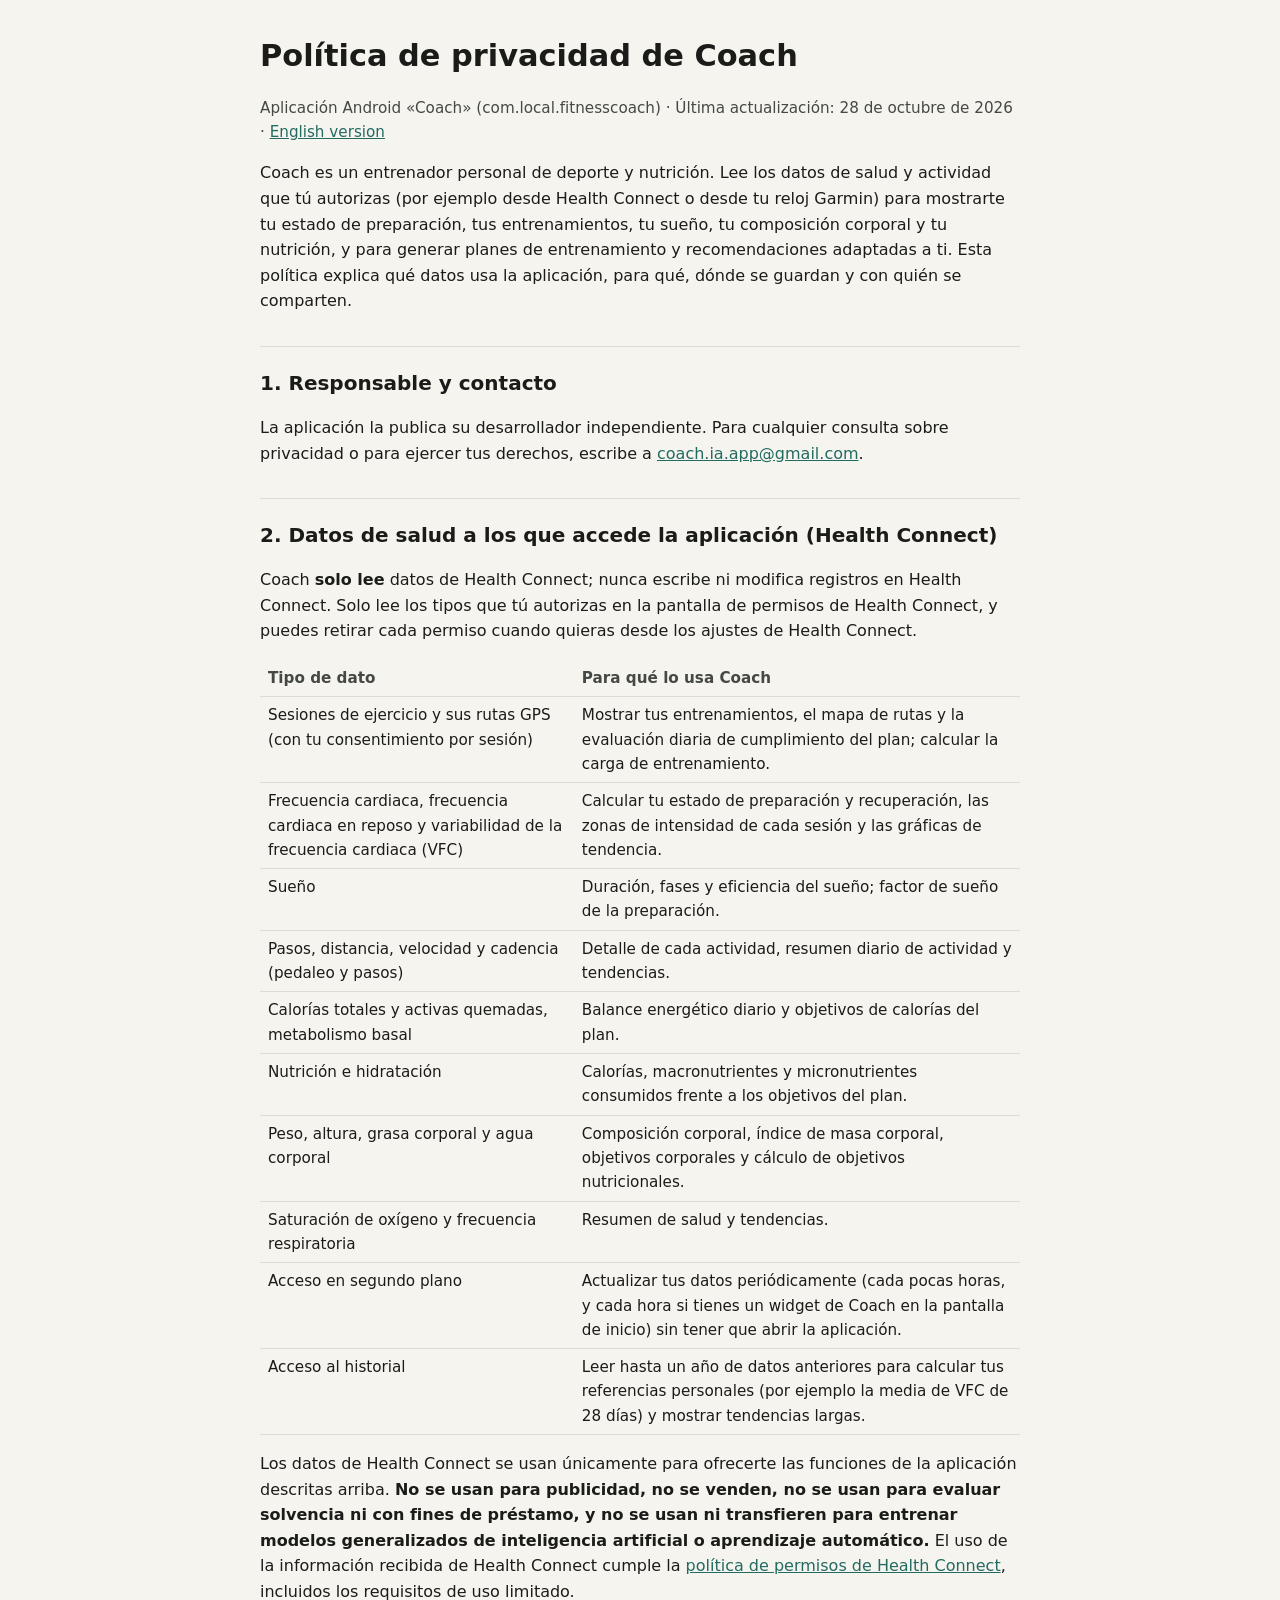
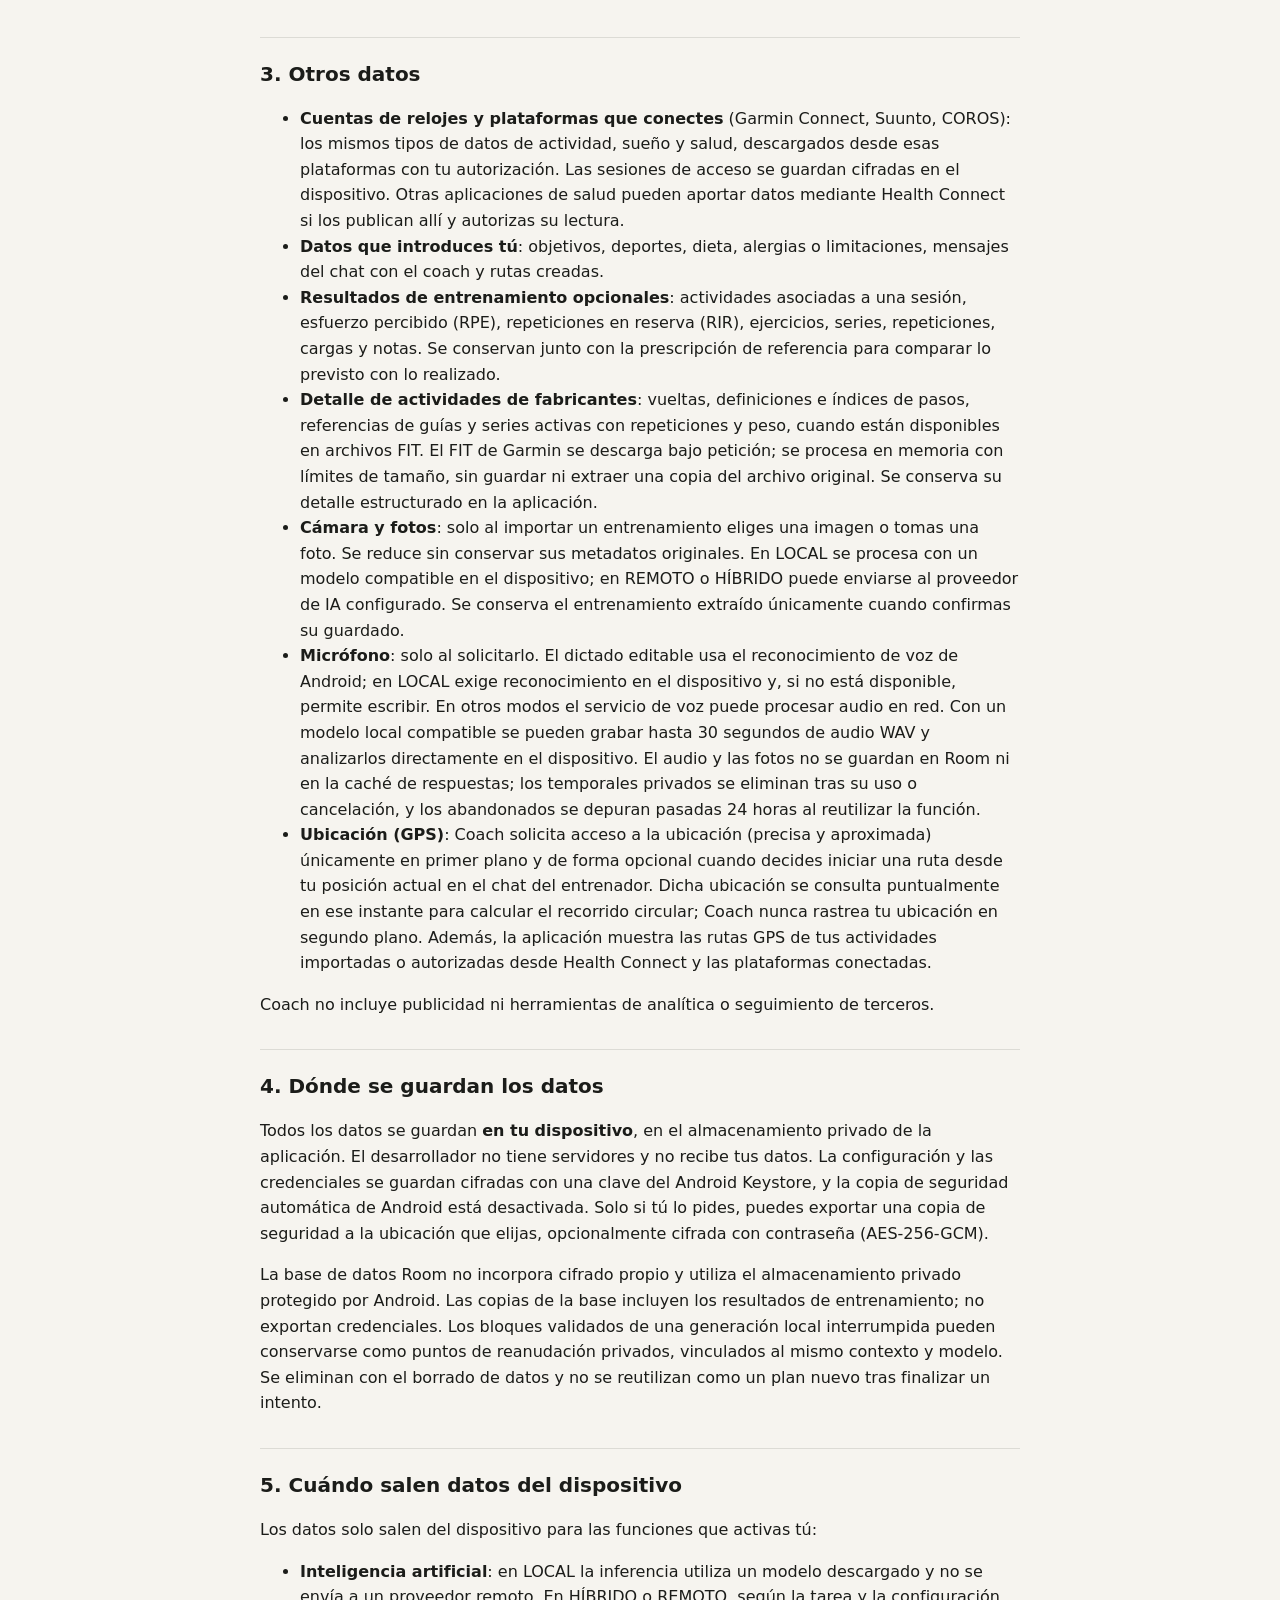
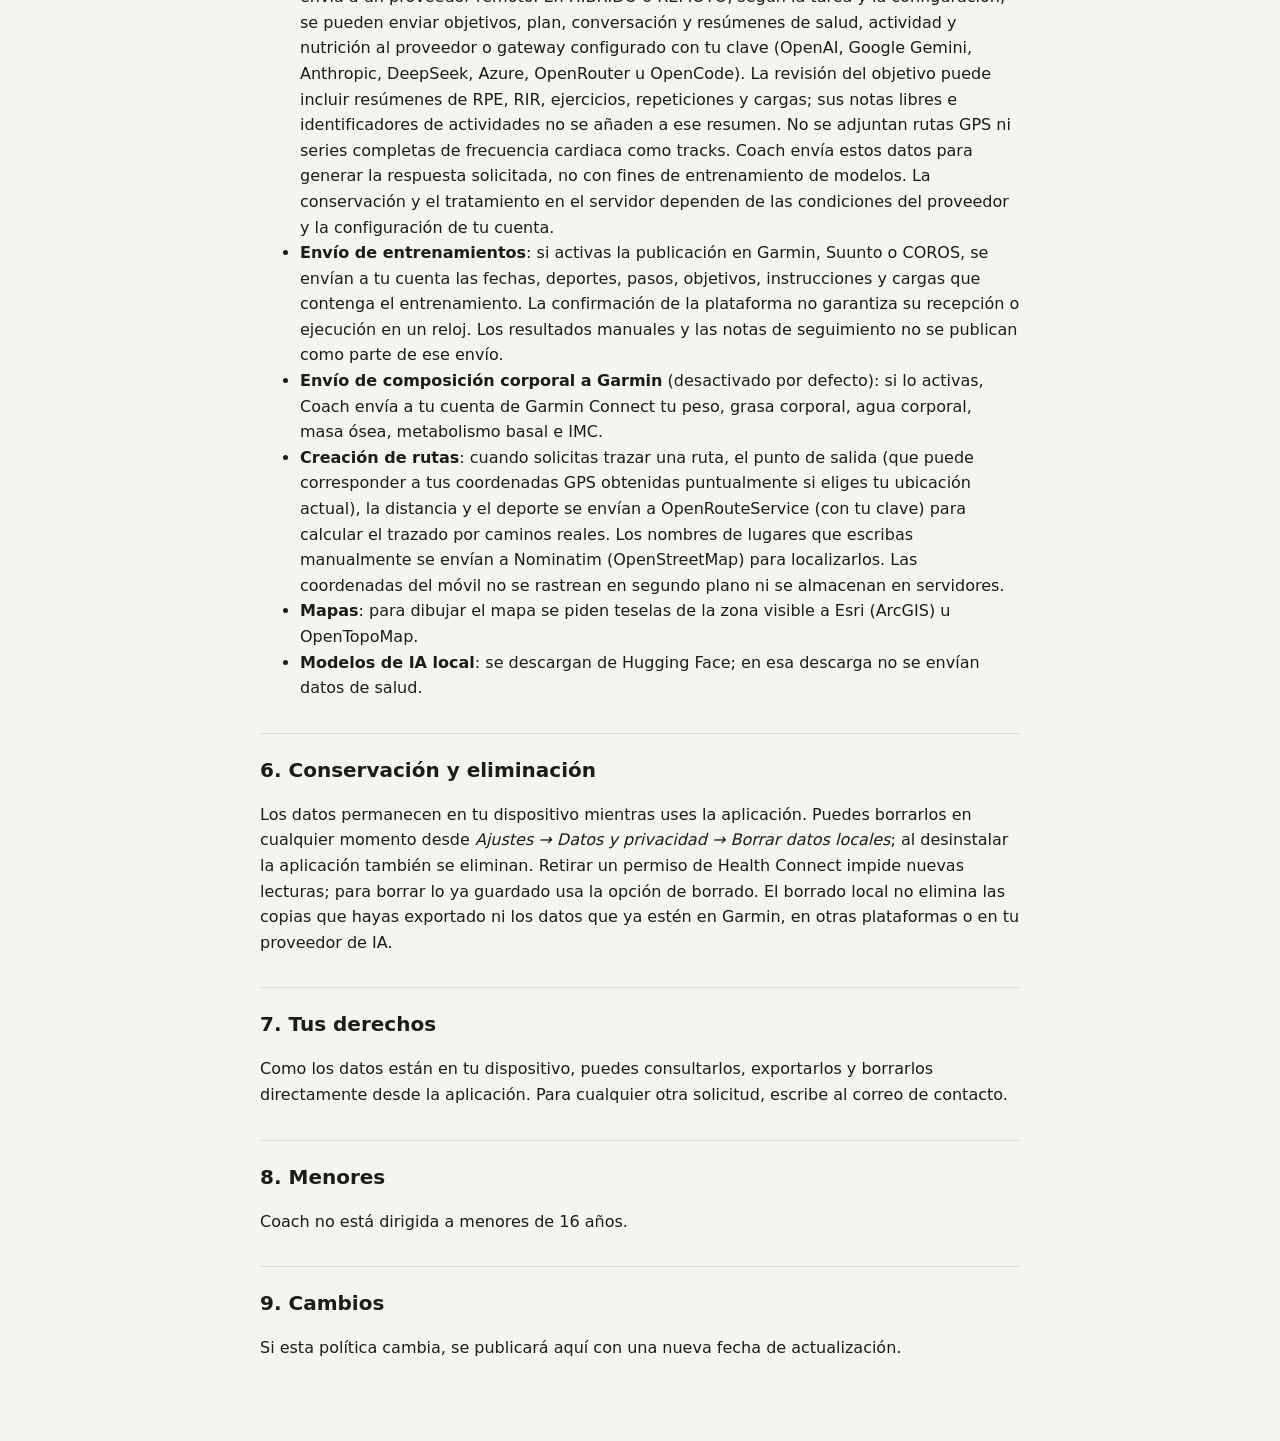
==== commit afc7cc53: "docs: explain training evidence and AI data handling" ====
--- a/index.html
+++ b/index.html
@@ -9,7 +9,7 @@
 <body>
 <main>
 <h1>Política de privacidad de Coach</h1>
-<p class="meta">Aplicación Android «Coach» (com.local.fitnesscoach) · Última actualización: 6 de octubre de 2026 · <a href="en.html">English version</a></p>
+<p class="meta">Aplicación Android «Coach» (com.local.fitnesscoach) · Última actualización: 28 de octubre de 2026 · <a href="en.html">English version</a></p>
 
 <p>Coach es un entrenador personal de deporte y nutrición. Lee los datos de salud y actividad que tú autorizas (por ejemplo desde Health Connect o desde tu reloj Garmin) para mostrarte tu estado de preparación, tus entrenamientos, tu sueño, tu composición corporal y tu nutrición, y para generar planes de entrenamiento y recomendaciones adaptadas a ti. Esta política explica qué datos usa la aplicación, para qué, dónde se guardan y con quién se comparten.</p>
 
@@ -23,11 +23,11 @@
 <tr><td>Sesiones de ejercicio y sus rutas GPS (con tu consentimiento por sesión)</td><td>Mostrar tus entrenamientos, el mapa de rutas y la evaluación diaria de cumplimiento del plan; calcular la carga de entrenamiento.</td></tr>
 <tr><td>Frecuencia cardiaca, frecuencia cardiaca en reposo y variabilidad de la frecuencia cardiaca (VFC)</td><td>Calcular tu estado de preparación y recuperación, las zonas de intensidad de cada sesión y las gráficas de tendencia.</td></tr>
 <tr><td>Sueño</td><td>Duración, fases y eficiencia del sueño; factor de sueño de la preparación.</td></tr>
-<tr><td>Pasos, distancia, desnivel, velocidad, potencia y cadencia (pedaleo y pasos)</td><td>Detalle de cada actividad, resumen diario de actividad y tendencias.</td></tr>
+<tr><td>Pasos, distancia, velocidad y cadencia (pedaleo y pasos)</td><td>Detalle de cada actividad, resumen diario de actividad y tendencias.</td></tr>
 <tr><td>Calorías totales y activas quemadas, metabolismo basal</td><td>Balance energético diario y objetivos de calorías del plan.</td></tr>
 <tr><td>Nutrición e hidratación</td><td>Calorías, macronutrientes y micronutrientes consumidos frente a los objetivos del plan.</td></tr>
-<tr><td>Peso, altura, grasa corporal, masa magra, masa ósea y agua corporal</td><td>Composición corporal, índice de masa corporal, objetivos corporales y cálculo de objetivos nutricionales.</td></tr>
-<tr><td>Saturación de oxígeno, frecuencia respiratoria y VO₂ máx.</td><td>Resumen de salud y tendencias de forma física.</td></tr>
+<tr><td>Peso, altura, grasa corporal y agua corporal</td><td>Composición corporal, índice de masa corporal, objetivos corporales y cálculo de objetivos nutricionales.</td></tr>
+<tr><td>Saturación de oxígeno y frecuencia respiratoria</td><td>Resumen de salud y tendencias.</td></tr>
 <tr><td>Acceso en segundo plano</td><td>Actualizar tus datos periódicamente (cada pocas horas, y cada hora si tienes un widget de Coach en la pantalla de inicio) sin tener que abrir la aplicación.</td></tr>
 <tr><td>Acceso al historial</td><td>Leer hasta un año de datos anteriores para calcular tus referencias personales (por ejemplo la media de VFC de 28 días) y mostrar tendencias largas.</td></tr>
 </table>
@@ -35,20 +35,25 @@
 
 <h2>3. Otros datos</h2>
 <ul>
-<li><strong>Cuentas de relojes y plataformas que conectes</strong> (Garmin Connect, Suunto, COROS, Fitbit, Huawei): los mismos tipos de datos de actividad, sueño y salud, descargados desde esas plataformas con tu autorización. Las sesiones de acceso se guardan cifradas en el dispositivo.</li>
+<li><strong>Cuentas de relojes y plataformas que conectes</strong> (Garmin Connect, Suunto, COROS): los mismos tipos de datos de actividad, sueño y salud, descargados desde esas plataformas con tu autorización. Las sesiones de acceso se guardan cifradas en el dispositivo. Otras aplicaciones de salud pueden aportar datos mediante Health Connect si los publican allí y autorizas su lectura.</li>
 <li><strong>Datos que introduces tú</strong>: objetivos, deportes, dieta, alergias o limitaciones, mensajes del chat con el coach y rutas creadas.</li>
-<li><strong>Micrófono</strong>: solo cuando pulsas el botón de dictado del chat. El audio lo transcribe el servicio de reconocimiento de voz de Android que tengas instalado; Coach no guarda grabaciones y solo usa el texto resultante.</li>
+<li><strong>Resultados de entrenamiento opcionales</strong>: actividades asociadas a una sesión, esfuerzo percibido (RPE), repeticiones en reserva (RIR), ejercicios, series, repeticiones, cargas y notas. Se conservan junto con la prescripción de referencia para comparar lo previsto con lo realizado.</li>
+<li><strong>Detalle de actividades de fabricantes</strong>: vueltas, definiciones e índices de pasos, referencias de guías y series activas con repeticiones y peso, cuando están disponibles en archivos FIT. El FIT de Garmin se descarga bajo petición; se procesa en memoria con límites de tamaño, sin guardar ni extraer una copia del archivo original. Se conserva su detalle estructurado en la aplicación.</li>
+<li><strong>Cámara y fotos</strong>: solo al importar un entrenamiento eliges una imagen o tomas una foto. Se reduce sin conservar sus metadatos originales. En LOCAL se procesa con un modelo compatible en el dispositivo; en REMOTO o HÍBRIDO puede enviarse al proveedor de IA configurado. Se conserva el entrenamiento extraído únicamente cuando confirmas su guardado.</li>
+<li><strong>Micrófono</strong>: solo al solicitarlo. El dictado editable usa el reconocimiento de voz de Android; en LOCAL exige reconocimiento en el dispositivo y, si no está disponible, permite escribir. En otros modos el servicio de voz puede procesar audio en red. Con un modelo local compatible se pueden grabar hasta 30 segundos de audio WAV y analizarlos directamente en el dispositivo. El audio y las fotos no se guardan en Room ni en la caché de respuestas; los temporales privados se eliminan tras su uso o cancelación, y los abandonados se depuran pasadas 24 horas al reutilizar la función.</li>
 <li><strong>Ubicación (GPS)</strong>: Coach solicita acceso a la ubicación (precisa y aproximada) únicamente en primer plano y de forma opcional cuando decides iniciar una ruta desde tu posición actual en el chat del entrenador. Dicha ubicación se consulta puntualmente en ese instante para calcular el recorrido circular; Coach nunca rastrea tu ubicación en segundo plano. Además, la aplicación muestra las rutas GPS de tus actividades importadas o autorizadas desde Health Connect y las plataformas conectadas.</li>
 </ul>
 <p>Coach no incluye publicidad ni herramientas de analítica o seguimiento de terceros.</p>
 
 <h2>4. Dónde se guardan los datos</h2>
 <p>Todos los datos se guardan <strong>en tu dispositivo</strong>, en el almacenamiento privado de la aplicación. El desarrollador no tiene servidores y no recibe tus datos. La configuración y las credenciales se guardan cifradas con una clave del Android Keystore, y la copia de seguridad automática de Android está desactivada. Solo si tú lo pides, puedes exportar una copia de seguridad a la ubicación que elijas, opcionalmente cifrada con contraseña (AES-256-GCM).</p>
+<p>La base de datos Room no incorpora cifrado propio y utiliza el almacenamiento privado protegido por Android. Las copias de la base incluyen los resultados de entrenamiento; no exportan credenciales. Los bloques validados de una generación local interrumpida pueden conservarse como puntos de reanudación privados, vinculados al mismo contexto y modelo. Se eliminan con el borrado de datos y no se reutilizan como un plan nuevo tras finalizar un intento.</p>
 
 <h2>5. Cuándo salen datos del dispositivo</h2>
 <p>Los datos solo salen del dispositivo para las funciones que activas tú:</p>
 <ul>
-<li><strong>Inteligencia artificial</strong>: en modo LOCAL todo se procesa en el teléfono con un modelo descargado. En los modos HÍBRIDO y REMOTO, para generar planes, responder al chat o analizar periodos, se envía un <em>resumen</em> de tus datos de salud, actividad y nutrición, junto con tu pregunta, al proveedor de IA que configures con tu propia clave (OpenAI, Google Gemini, Anthropic, DeepSeek o Azure OpenAI). No se envían tus rutas GPS ni las series completas de frecuencia cardiaca. Los datos de salud transmitidos a las APIs de dichos proveedores se utilizan exclusivamente para generar la respuesta solicitada en tiempo real y no se conservan ni utilizan para entrenar modelos de IA.</li>
+<li><strong>Inteligencia artificial</strong>: en LOCAL la inferencia utiliza un modelo descargado y no se envía a un proveedor remoto. En HÍBRIDO o REMOTO, según la tarea y la configuración, se pueden enviar objetivos, plan, conversación y resúmenes de salud, actividad y nutrición al proveedor o gateway configurado con tu clave (OpenAI, Google Gemini, Anthropic, DeepSeek, Azure, OpenRouter u OpenCode). La revisión del objetivo puede incluir resúmenes de RPE, RIR, ejercicios, repeticiones y cargas; sus notas libres e identificadores de actividades no se añaden a ese resumen. No se adjuntan rutas GPS ni series completas de frecuencia cardiaca como tracks. Coach envía estos datos para generar la respuesta solicitada, no con fines de entrenamiento de modelos. La conservación y el tratamiento en el servidor dependen de las condiciones del proveedor y la configuración de tu cuenta.</li>
+<li><strong>Envío de entrenamientos</strong>: si activas la publicación en Garmin, Suunto o COROS, se envían a tu cuenta las fechas, deportes, pasos, objetivos, instrucciones y cargas que contenga el entrenamiento. La confirmación de la plataforma no garantiza su recepción o ejecución en un reloj. Los resultados manuales y las notas de seguimiento no se publican como parte de ese envío.</li>
 <li><strong>Envío de composición corporal a Garmin</strong> (desactivado por defecto): si lo activas, Coach envía a tu cuenta de Garmin Connect tu peso, grasa corporal, agua corporal, masa ósea, metabolismo basal e IMC.</li>
 <li><strong>Creación de rutas</strong>: cuando solicitas trazar una ruta, el punto de salida (que puede corresponder a tus coordenadas GPS obtenidas puntualmente si eliges tu ubicación actual), la distancia y el deporte se envían a OpenRouteService (con tu clave) para calcular el trazado por caminos reales. Los nombres de lugares que escribas manualmente se envían a Nominatim (OpenStreetMap) para localizarlos. Las coordenadas del móvil no se rastrean en segundo plano ni se almacenan en servidores.</li>
 <li><strong>Mapas</strong>: para dibujar el mapa se piden teselas de la zona visible a Esri (ArcGIS) u OpenTopoMap.</li>
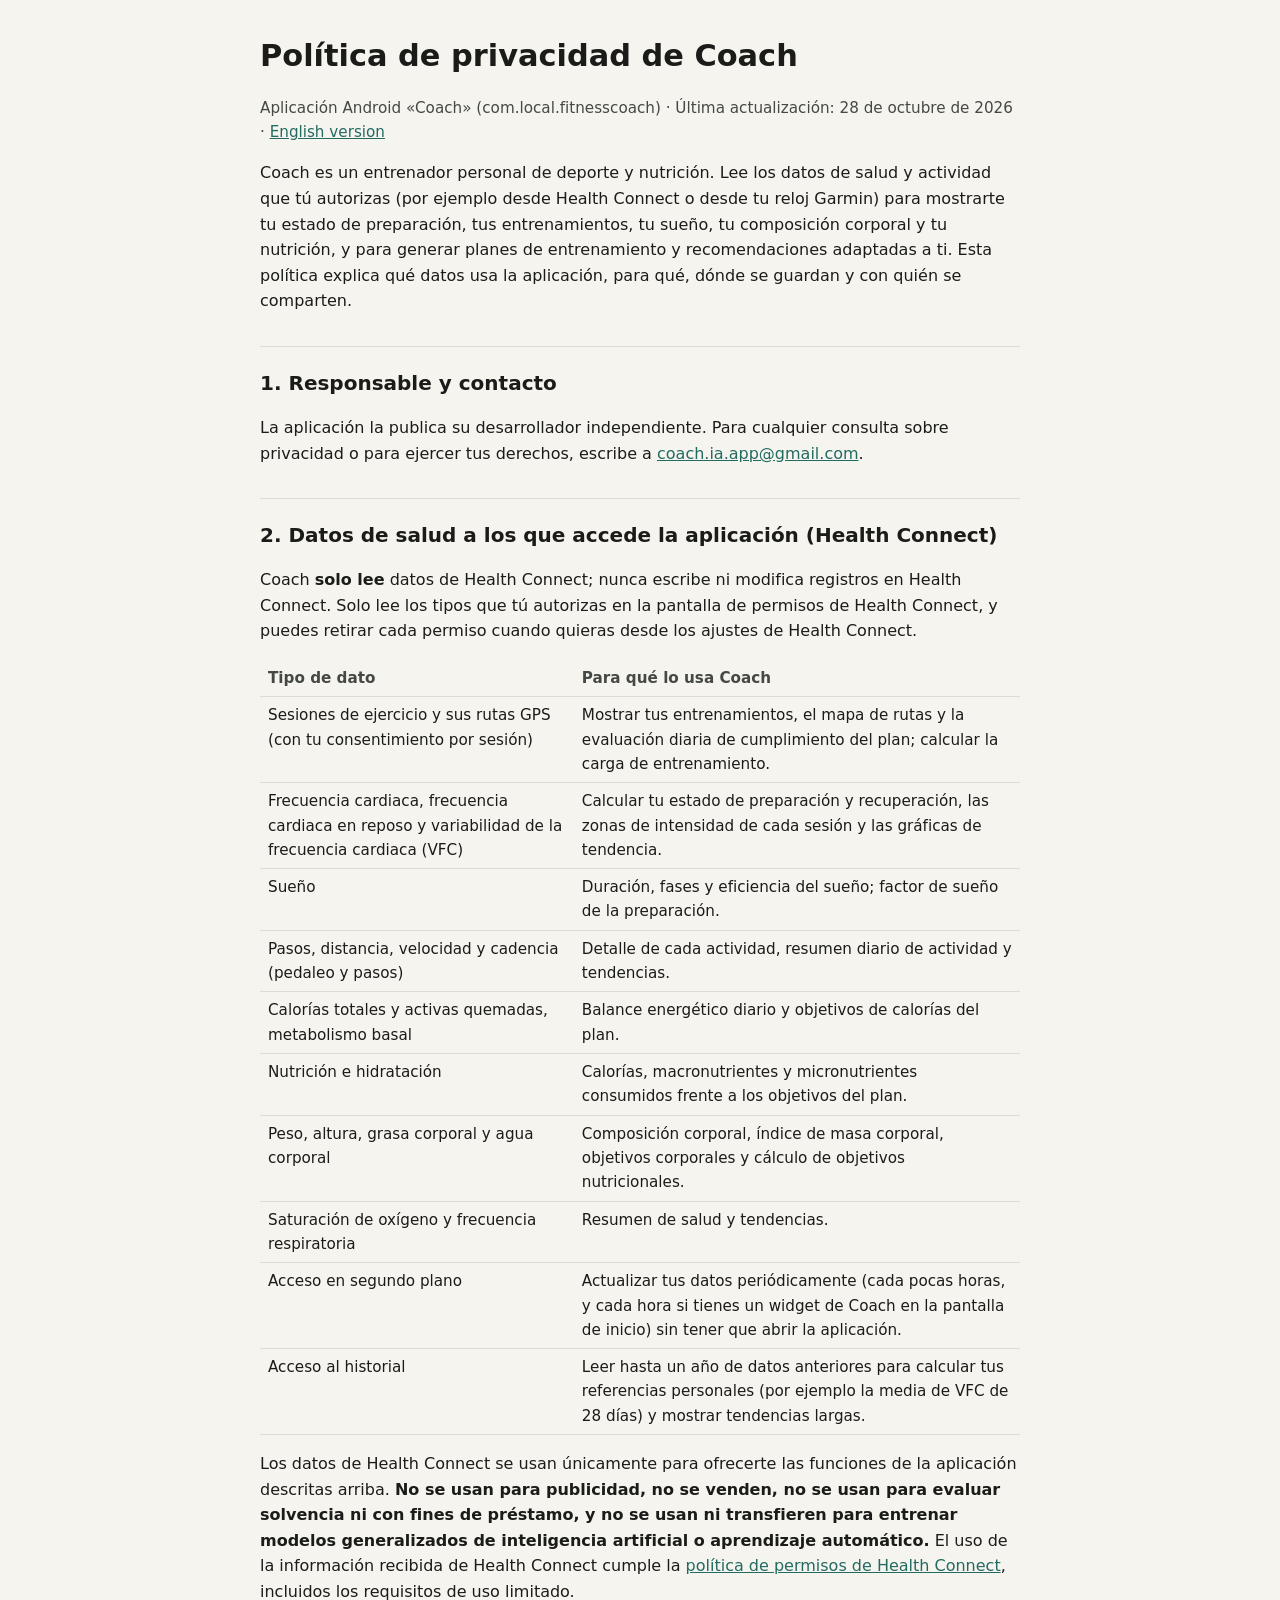
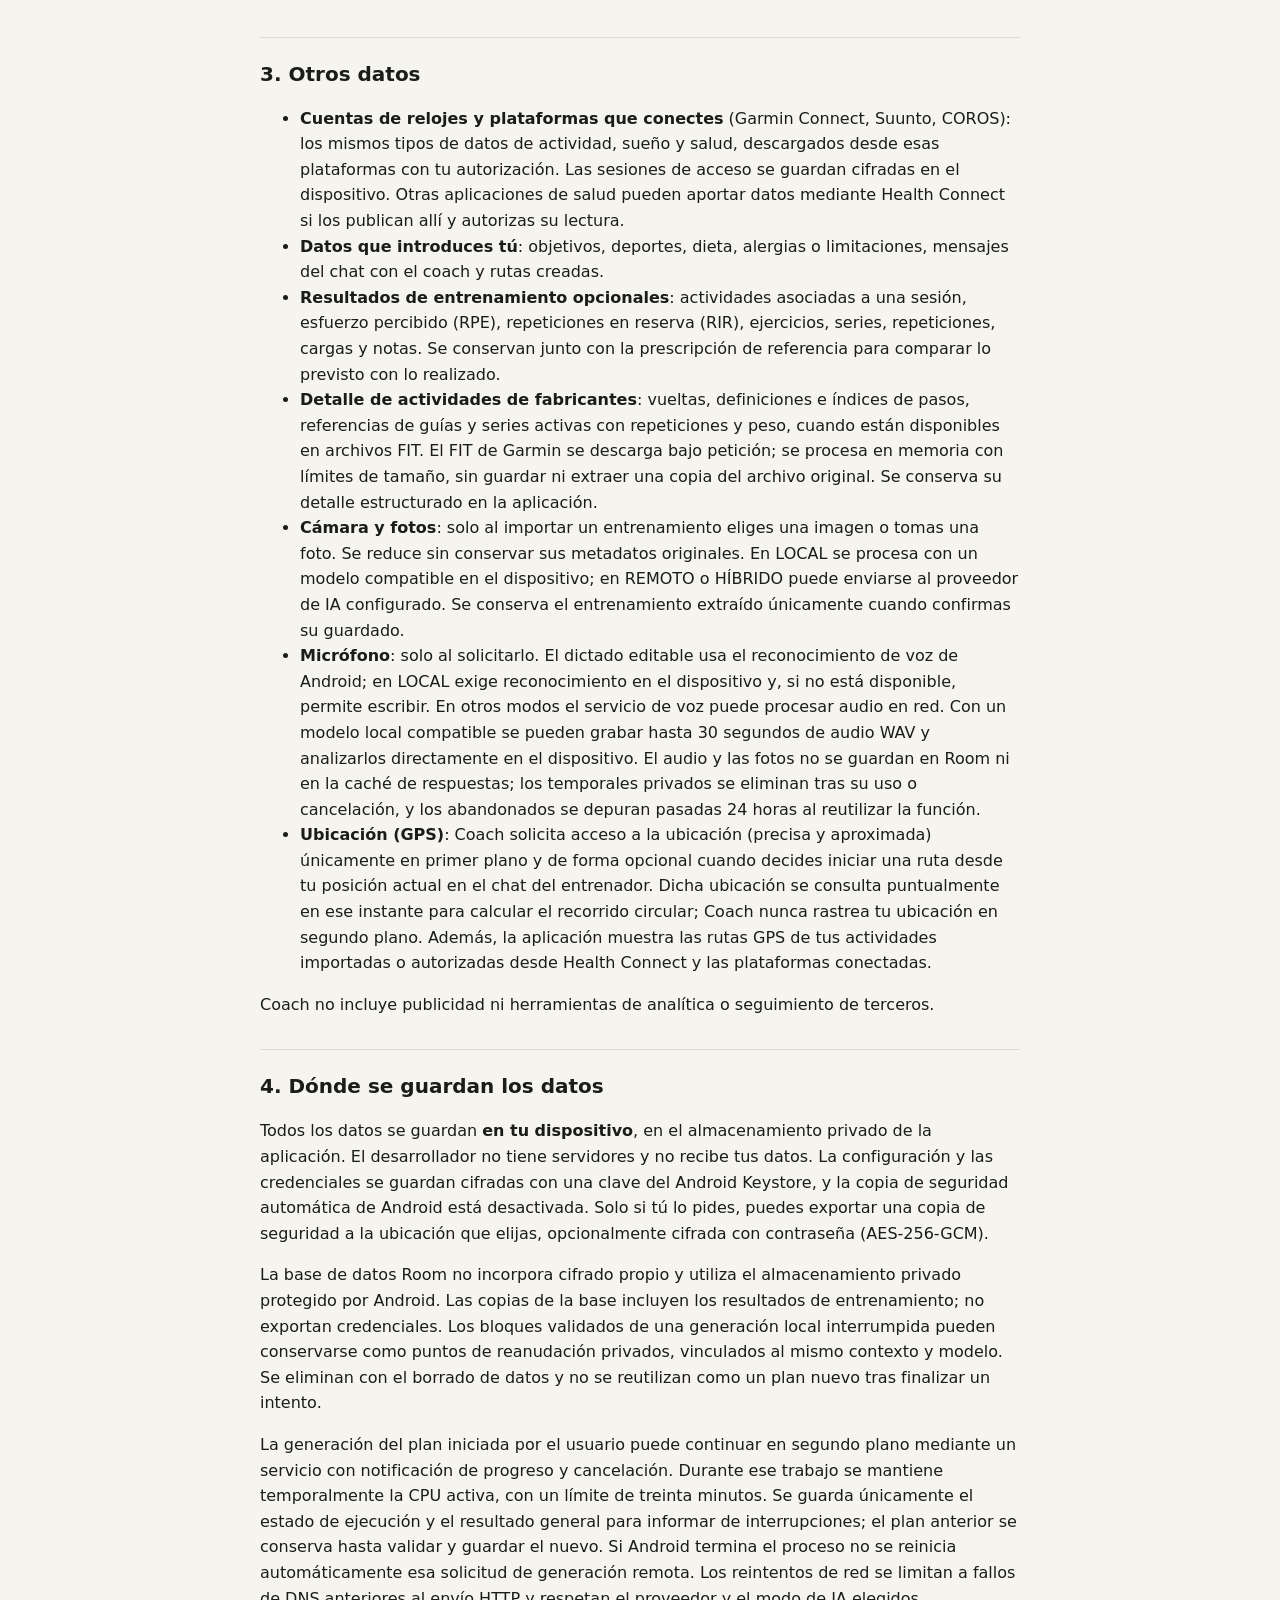
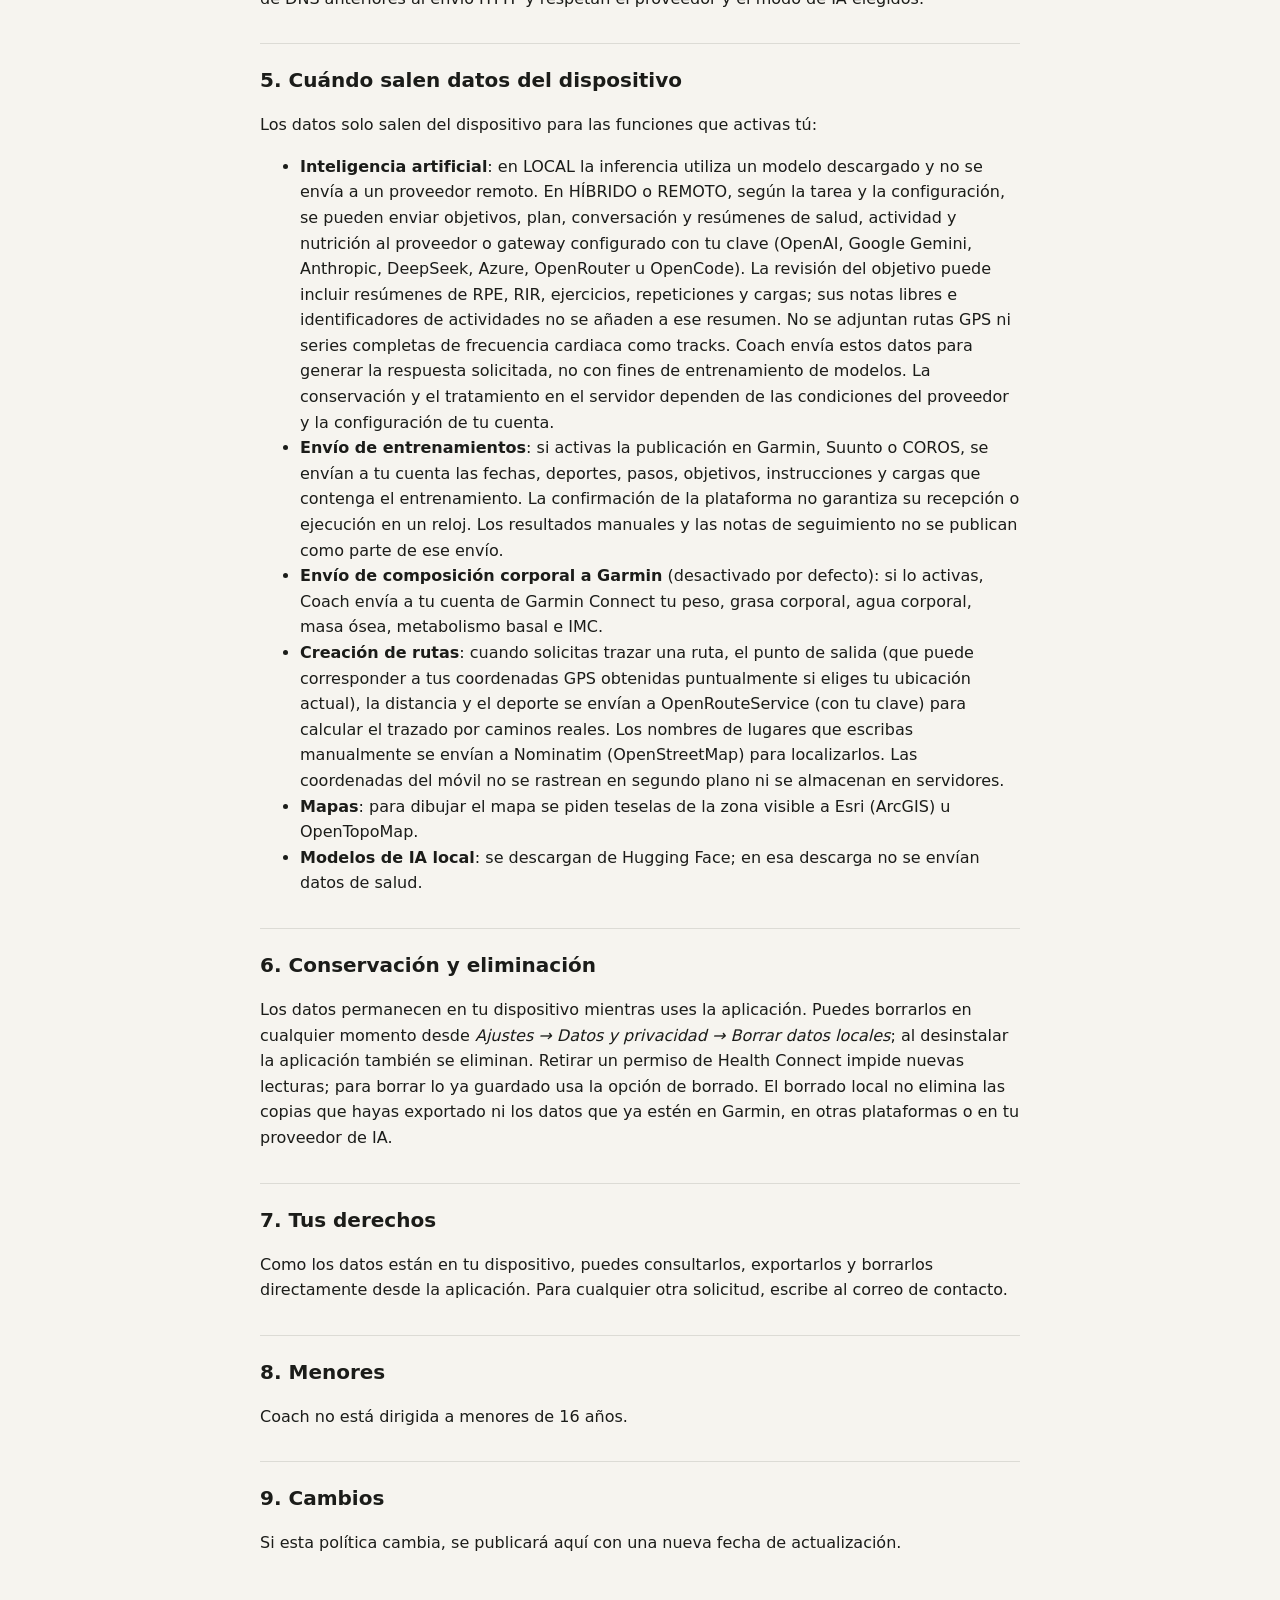
==== commit c39608c4: "docs: explain background plan generation and cancellation" ====
--- a/index.html
+++ b/index.html
@@ -48,6 +48,7 @@
 <h2>4. Dónde se guardan los datos</h2>
 <p>Todos los datos se guardan <strong>en tu dispositivo</strong>, en el almacenamiento privado de la aplicación. El desarrollador no tiene servidores y no recibe tus datos. La configuración y las credenciales se guardan cifradas con una clave del Android Keystore, y la copia de seguridad automática de Android está desactivada. Solo si tú lo pides, puedes exportar una copia de seguridad a la ubicación que elijas, opcionalmente cifrada con contraseña (AES-256-GCM).</p>
 <p>La base de datos Room no incorpora cifrado propio y utiliza el almacenamiento privado protegido por Android. Las copias de la base incluyen los resultados de entrenamiento; no exportan credenciales. Los bloques validados de una generación local interrumpida pueden conservarse como puntos de reanudación privados, vinculados al mismo contexto y modelo. Se eliminan con el borrado de datos y no se reutilizan como un plan nuevo tras finalizar un intento.</p>
+<p>La generación del plan iniciada por el usuario puede continuar en segundo plano mediante un servicio con notificación de progreso y cancelación. Durante ese trabajo se mantiene temporalmente la CPU activa, con un límite de treinta minutos. Se guarda únicamente el estado de ejecución y el resultado general para informar de interrupciones; el plan anterior se conserva hasta validar y guardar el nuevo. Si Android termina el proceso no se reinicia automáticamente esa solicitud de generación remota. Los reintentos de red se limitan a fallos de DNS anteriores al envío HTTP y respetan el proveedor y el modo de IA elegidos.</p>
 
 <h2>5. Cuándo salen datos del dispositivo</h2>
 <p>Los datos solo salen del dispositivo para las funciones que activas tú:</p>
